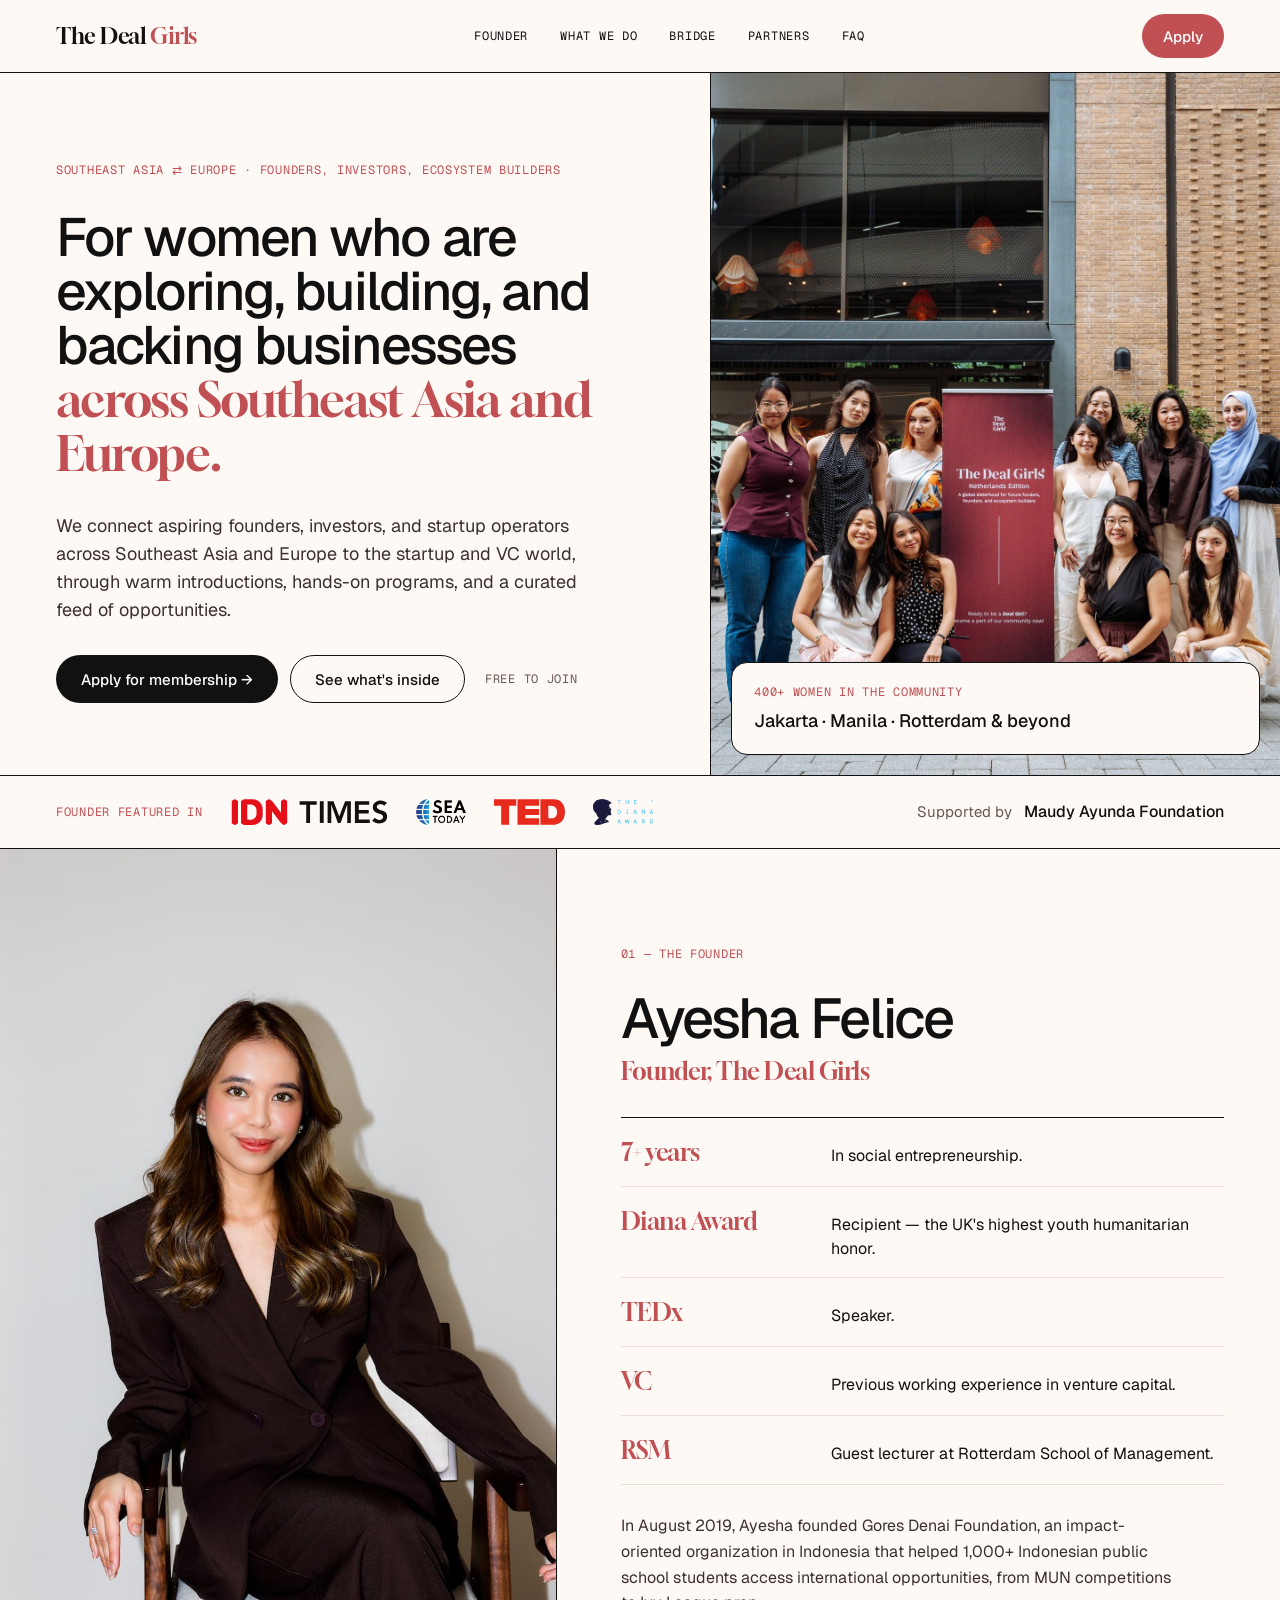
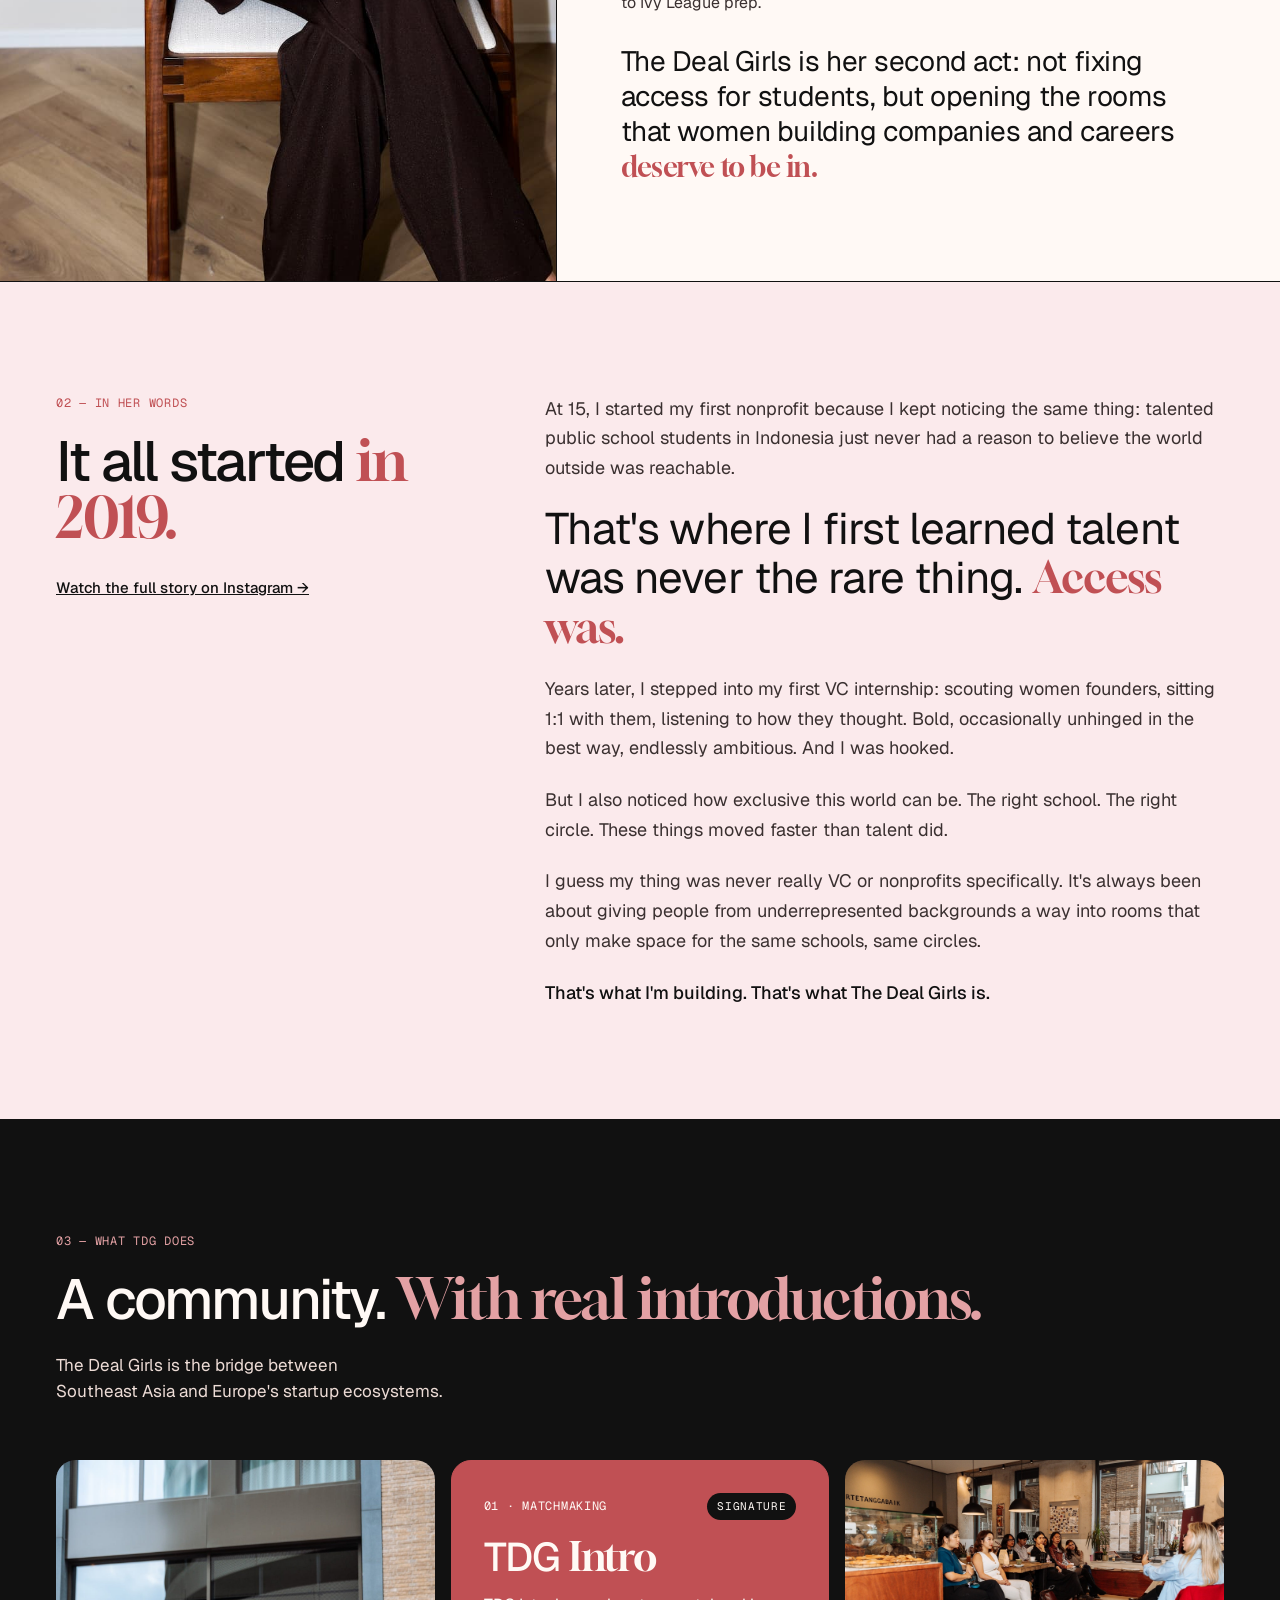
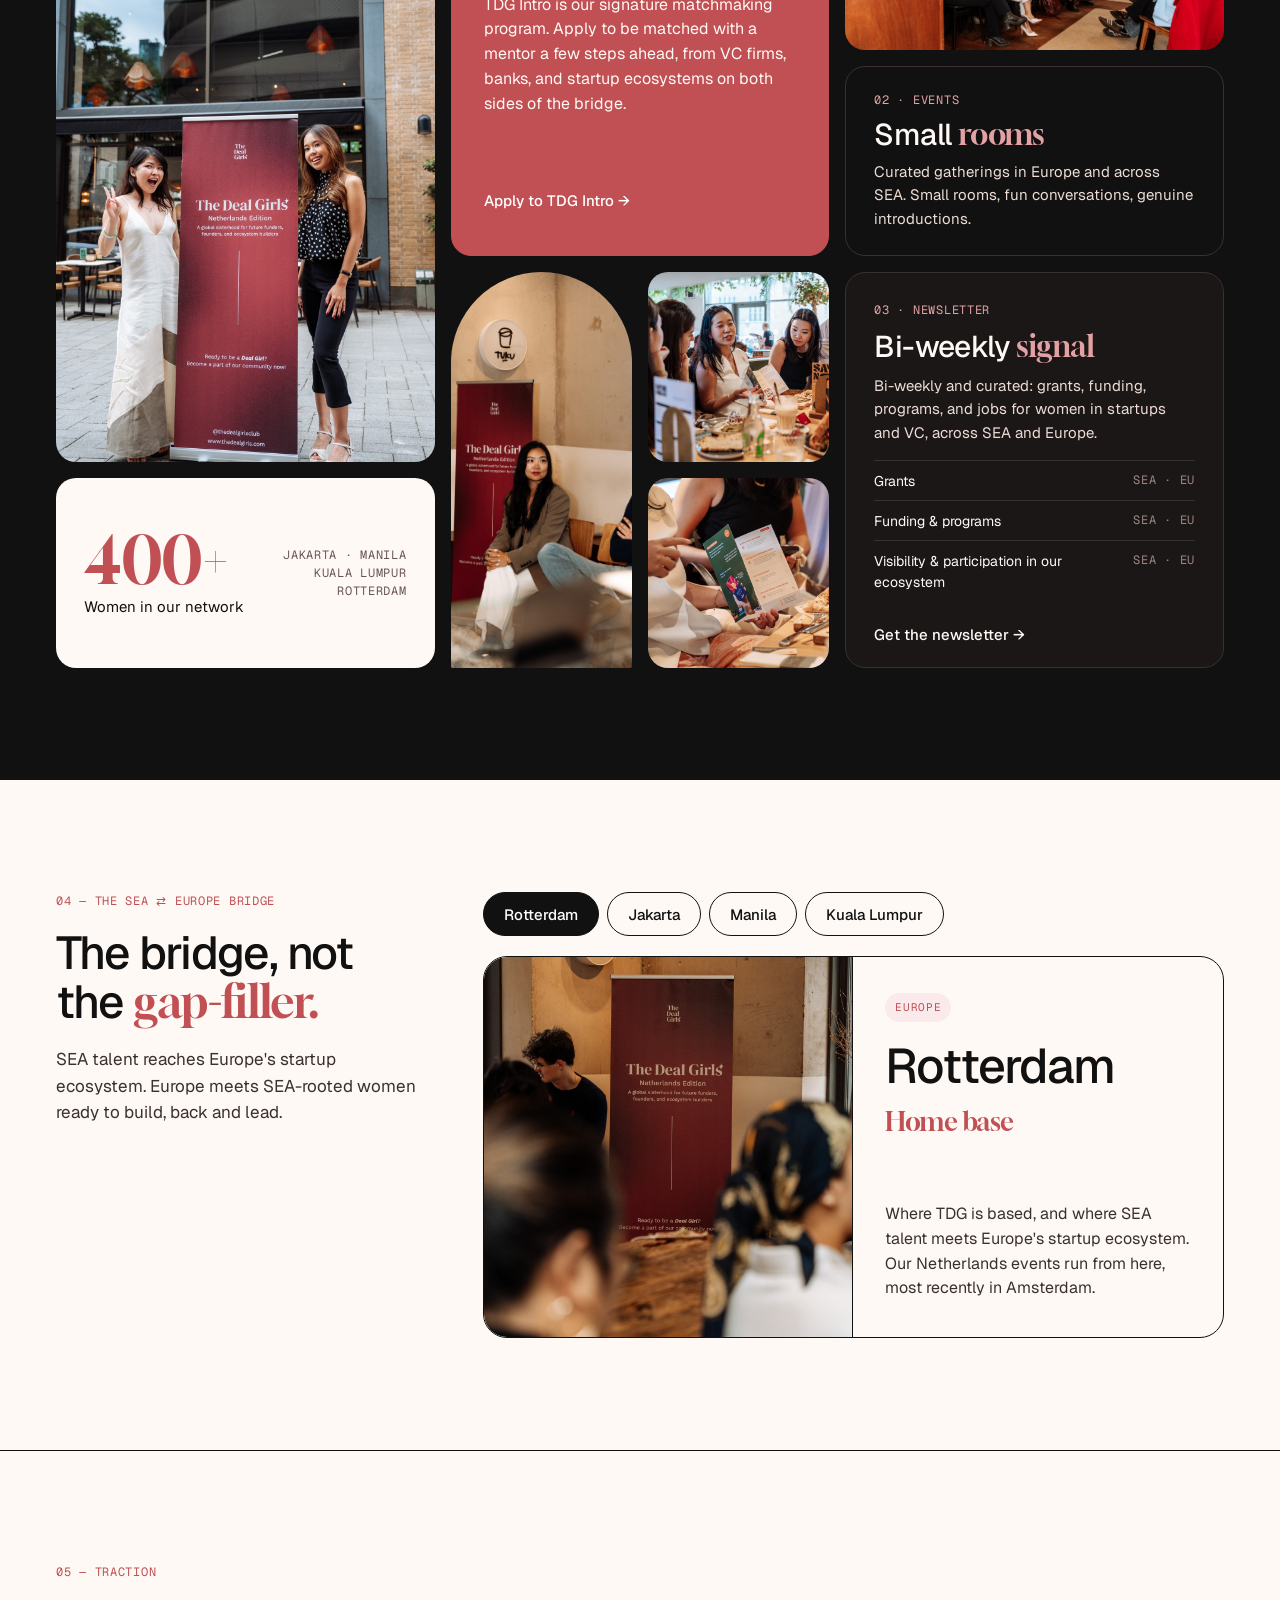
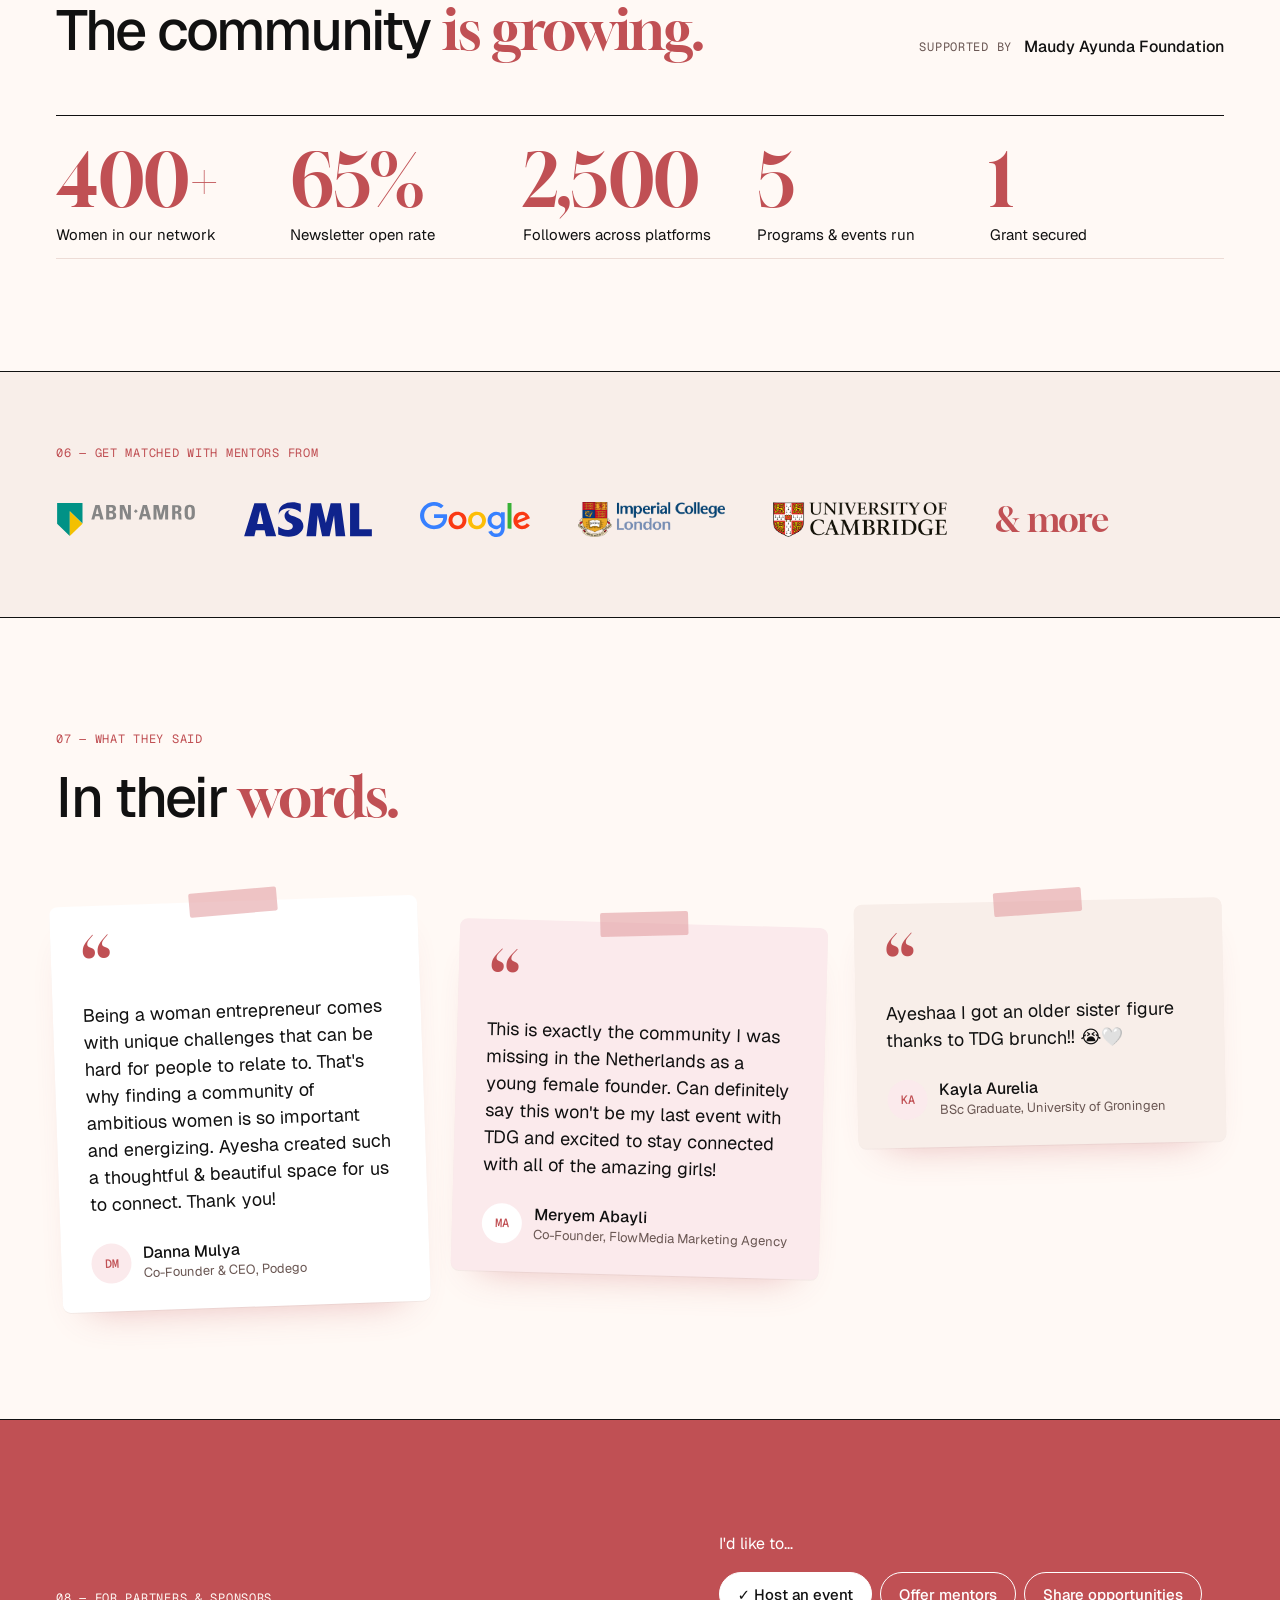
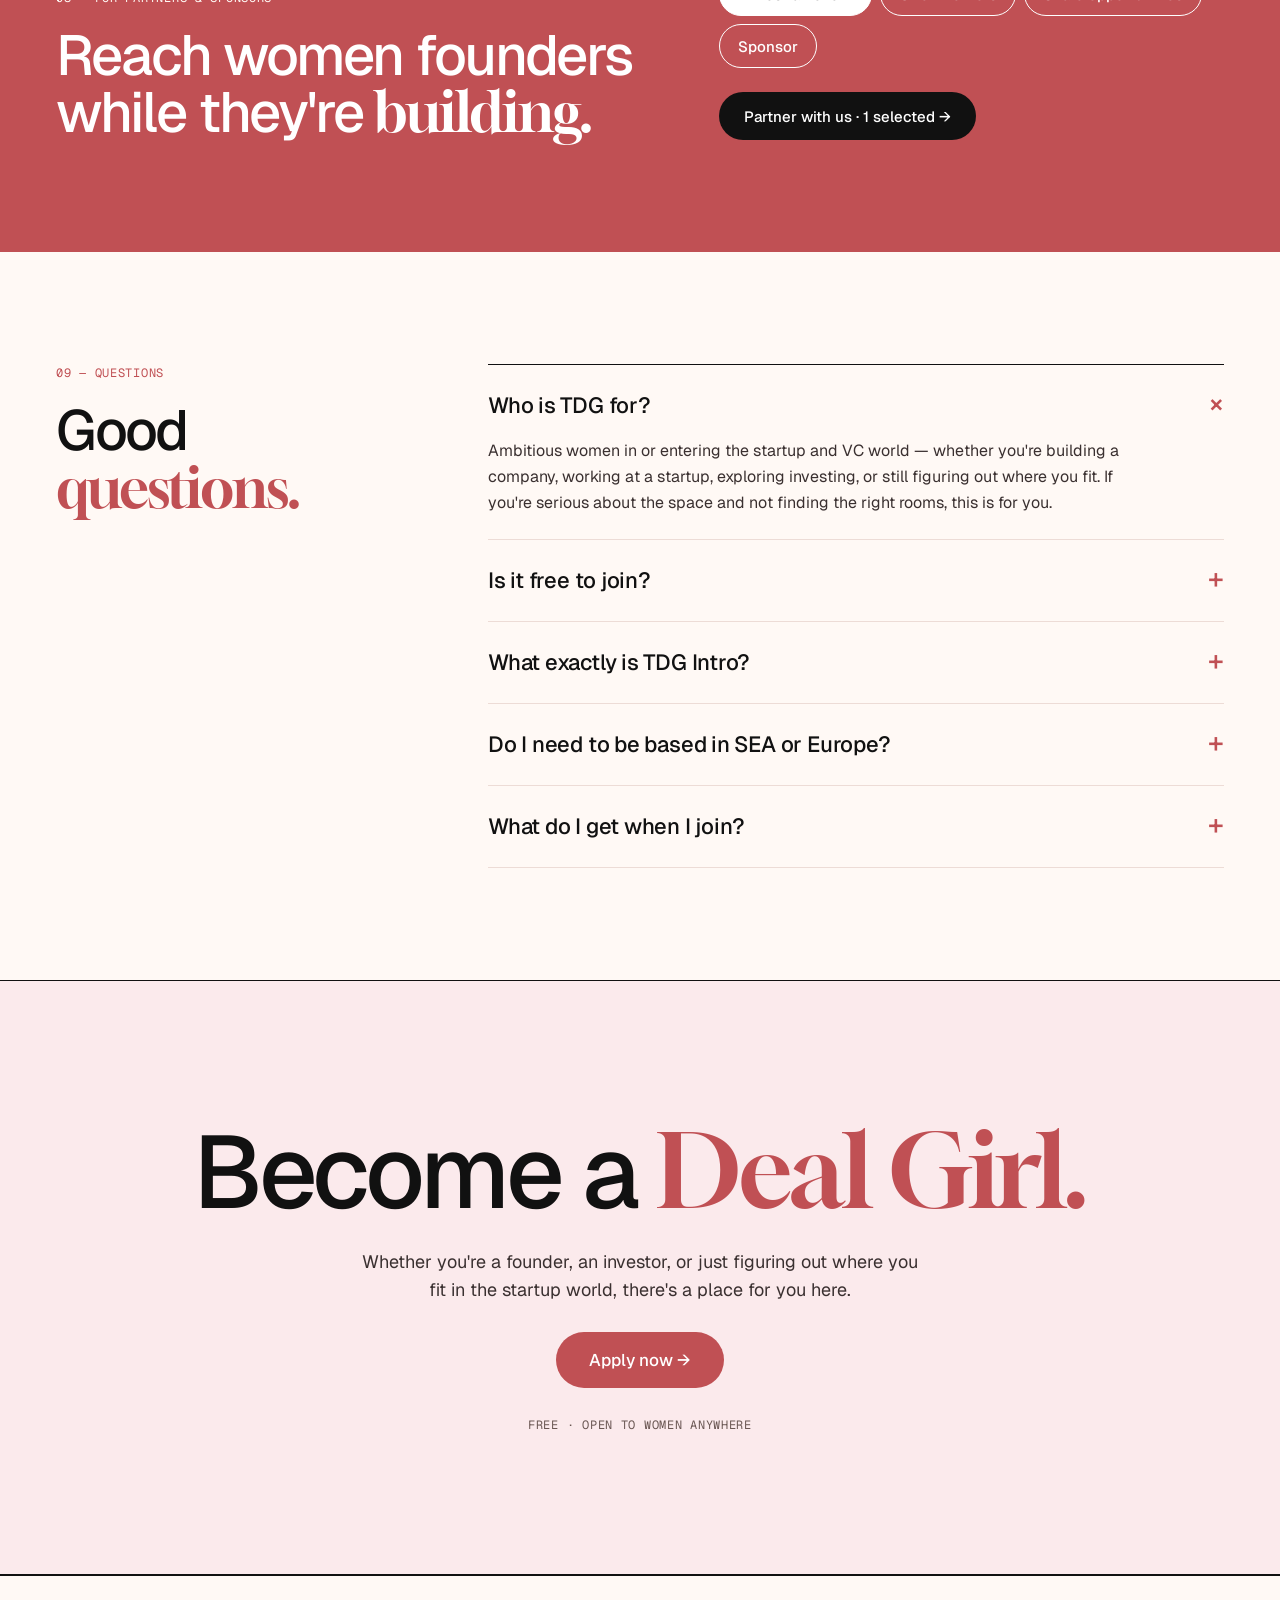
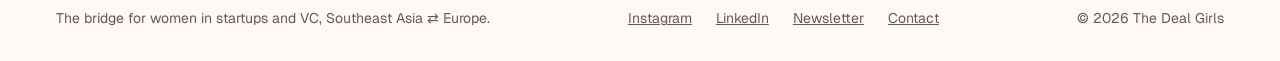
==== index.html @ bdf1ade8 "Tell Google the site name and align the homepage description - Add WebSite and Organization structur" ====
<!doctype html>
<html lang="en">
<head>
<meta charset="utf-8">
<meta name="viewport" content="width=device-width, initial-scale=1">
<title>The Deal Girls — Women in startups &amp; VC, Southeast Asia ⇄ Europe</title>
<meta name="description" content="For women exploring, building and backing businesses across Southeast Asia and Europe. Warm introductions, programs and startup opportunities. Free to join.">
<meta name="theme-color" content="#FFF9F5">
<link rel="icon" href="favicon.svg" type="image/svg+xml">
<link rel="canonical" href="https://thedealgirls.com/">
<meta property="og:type" content="website">
<meta property="og:site_name" content="The Deal Girls">
<meta property="og:url" content="https://thedealgirls.com/">
<meta property="og:title" content="The Deal Girls">
<meta property="og:description" content="For women exploring, building and backing businesses across Southeast Asia and Europe.">
<meta property="og:image" content="https://thedealgirls.com/assets/img/og-image.jpg">
<meta name="twitter:card" content="summary_large_image">
<script type="application/ld+json">
{
  "@context": "https://schema.org",
  "@graph": [
    {
      "@type": "WebSite",
      "@id": "https://thedealgirls.com/#website",
      "name": "The Deal Girls",
      "url": "https://thedealgirls.com/",
      "publisher": { "@id": "https://thedealgirls.com/#organization" }
    },
    {
      "@type": "Organization",
      "@id": "https://thedealgirls.com/#organization",
      "name": "The Deal Girls",
      "url": "https://thedealgirls.com/",
      "email": "contact.thedealgirls@gmail.com",
      "sameAs": [
        "https://www.instagram.com/thedealgirlsclub/",
        "https://www.linkedin.com/company/the-deal-girls/"
      ]
    }
  ]
}
</script>
<link rel="preconnect" href="https://fonts.googleapis.com">
<link rel="preconnect" href="https://fonts.gstatic.com" crossorigin>
<link rel="stylesheet" href="https://fonts.googleapis.com/css2?family=Geist:wght@400;500;600&family=Geist+Mono:wght@400;500&family=Gloock&display=swap">
<link rel="stylesheet" href="styles.css">
</head>
<body>
<a class="skip" href="#main">Skip to content</a>

<header class="header">
  <div class="wrap header__bar">
    <a class="logo" href="#top" aria-label="The Deal Girls, home">The Deal <span>Girls</span></a>
    <nav class="nav" aria-label="Main">
      <a class="mono" href="#founder">Founder</a>
      <a class="mono" href="#what">What we do</a>
      <a class="mono" href="#bridge">Bridge</a>
      <a class="mono" href="partners.html">Partners</a>
      <a class="mono" href="#faq">FAQ</a>
    </nav>
    <div class="header__actions">
      <a class="btn btn--coral" href="#apply" data-link="apply">Apply</a>
      <button class="menu-btn" type="button" aria-label="Open menu" aria-expanded="false" aria-controls="mobile-nav">
        <svg width="18" height="18" viewBox="0 0 24 24" fill="none" stroke="currentColor" stroke-width="2" stroke-linecap="round" aria-hidden="true"><path d="M4 8h16M4 16h16"/></svg>
      </button>
    </div>
  </div>
  <nav class="mobile-nav" id="mobile-nav" aria-label="Mobile">
    <a href="#founder">Founder</a>
    <a href="#what">What we do</a>
    <a href="#bridge">Bridge</a>
    <a href="partners.html">Partners</a>
    <a href="#faq">FAQ</a>
  </nav>
</header>

<main id="main">

<!-- 1 HERO -->
<section class="hero" id="top">
  <div class="hero__copy">
    <p class="mono label">Southeast Asia ⇄ Europe · Founders, Investors, Ecosystem Builders</p>
    <h1>For women who are exploring, building, and backing businesses <span class="accent">across Southeast Asia and Europe.</span></h1>
    <p class="hero__lead">We connect aspiring founders, investors, and startup operators across Southeast Asia and Europe to the startup and VC world, through warm introductions, hands-on programs, and a curated feed of opportunities.</p>
    <div class="hero__ctas">
      <a class="btn btn--dark" href="#apply" data-link="apply">Apply for membership →</a>
      <a class="btn btn--ghost" href="#what">See what's inside</a>
      <span class="mono hero__note">Free to join</span>
    </div>
  </div>
  <div class="photo hero__media" data-photo="hero" data-alt="The Deal Girls community" data-eager>
    <span class="photo__hint">assets/img/hero.jpg</span>
    <div class="hero__card">
      <span class="mono label">400+ women in the community</span>
      <strong>Jakarta · Manila · Rotterdam &amp; beyond</strong>
    </div>
  </div>
</section>

<!-- PRESS -->
<div class="press">
  <div class="wrap press__bar">
    <div class="press__group">
      <span class="mono label">Founder featured in</span>
      <span class="logo-slot" data-logo="idn-times"><span class="logo-slot__text">IDN Times</span></span>
      <span class="logo-slot" data-logo="sea-today"><span class="logo-slot__text">SEA Today</span></span>
      <span class="logo-slot" data-logo="ted"><span class="logo-slot__text">TED</span></span>
      <span class="logo-slot" data-logo="diana-award"><span class="logo-slot__text">The Diana Award</span></span>
    </div>
    <div class="press__support">
      <span>Supported by</span>
      <span class="logo-slot" data-logo="maudy-ayunda-foundation"><span class="logo-slot__text">Maudy Ayunda Foundation</span></span>
    </div>
  </div>
</div>

<!-- 2 FOUNDER -->
<section class="section founder" id="founder">
  <div class="photo founder__media" data-photo="founder" data-alt="Ayesha Felice, founder of The Deal Girls">
    <span class="photo__hint">assets/img/founder.jpg</span>
  </div>
  <div class="founder__copy">
    <p class="mono label">01 — The founder</p>
    <div class="founder__name">
      <h2>Ayesha Felice</h2>
      <span class="accent">Founder, The Deal Girls</span>
    </div>
    <div class="creds">
      <div class="cred"><span class="accent">7+ years</span><span>In social entrepreneurship.</span></div>
      <div class="cred"><span class="accent">Diana Award</span><span>Recipient — the UK's highest youth humanitarian honor.</span></div>
      <div class="cred"><span class="accent">TEDx</span><span>Speaker.</span></div>
      <div class="cred"><span class="accent">VC</span><span>Previous working experience in venture capital.</span></div>
      <div class="cred"><span class="accent">RSM</span><span>Guest lecturer at Rotterdam School of Management.</span></div>
    </div>
    <p class="founder__bio">In August 2019, Ayesha founded Gores Denai Foundation, an impact-oriented organization in Indonesia that helped 1,000+ Indonesian public school students access international opportunities, from MUN competitions to Ivy League prep.</p>
    <p class="founder__act">The Deal Girls is her second act: not fixing access for students, but opening the rooms that women building companies and careers <span class="accent">deserve to be in.</span></p>
  </div>
</section>

<!-- 3 STORY -->
<section class="section story">
  <div class="wrap section__inner">
    <div class="story__side">
      <p class="mono label">02 — In her words</p>
      <h2>It all started <span class="accent">in 2019.</span></h2>
      <a href="https://www.instagram.com/reel/DQuC6fZjZUK/" data-link="story">Watch the full story on Instagram →</a>
    </div>
    <div class="story__body">
      <p>At 15, I started my first nonprofit because I kept noticing the same thing: talented public school students in Indonesia just never had a reason to believe the world outside was reachable.</p>
      <p class="story__pull">That's where I first learned talent was never the rare thing. <span class="accent">Access was.</span></p>
      <p>Years later, I stepped into my first VC internship: scouting women founders, sitting 1:1 with them, listening to how they thought. Bold, occasionally unhinged in the best way, endlessly ambitious. And I was hooked.</p>
      <p>But I also noticed how exclusive this world can be. The right school. The right circle. These things moved faster than talent did.</p>
      <p>I guess my thing was never really VC or nonprofits specifically. It's always been about giving people from underrepresented backgrounds a way into rooms that only make space for the same schools, same circles.</p>
      <p class="story__end">That's what I'm building. That's what The Deal Girls is.</p>
    </div>
  </div>
</section>

<!-- 4 WHAT TDG DOES -->
<section class="section what" id="what">
  <div class="wrap section__inner">
    <div class="section__head">
      <div>
        <p class="mono label">03 — What TDG does</p>
        <h2>A community. <span class="accent">With real introductions.</span></h2>
      </div>
      <p class="section__lead">The Deal Girls is the bridge between <span class="nowrap">Southeast Asia and Europe's</span> startup ecosystems.</p>
    </div>

    <div class="bento">
      <div class="photo bento__p1" data-photo="what-1" data-alt="The Deal Girls community at an event"><span class="photo__hint">what-1.jpg</span></div>

      <article class="bento__card bento__intro">
        <div class="pillar__top"><span class="mono">01 · Matchmaking</span><span class="mono badge badge--ink">Signature</span></div>
        <h3>TDG <span class="serif">Intro</span></h3>
        <p>TDG Intro is our signature matchmaking program. Apply to be matched with a mentor a few steps ahead, from VC firms, banks, and startup ecosystems on both sides of the bridge.</p>
        <a href="#apply" data-link="apply">Apply to TDG Intro →</a>
      </article>

      <div class="photo bento__p2" data-photo="what-2" data-alt="TDG event"><span class="photo__hint">what-2.jpg</span></div>

      <article class="bento__card bento__events">
        <span class="mono label">02 · Events</span>
        <h3>Small <span class="accent">rooms</span></h3>
        <p>Curated gatherings in Europe and across SEA. Small rooms, fun conversations, genuine introductions.</p>
      </article>

      <div class="photo bento__p3" data-photo="what-3" data-alt="TDG event"><span class="photo__hint">what-3.jpg</span></div>
      <div class="photo bento__p4" data-photo="what-4" data-alt="TDG event"><span class="photo__hint">what-4.jpg</span></div>

      <article class="bento__card bento__news">
        <span class="mono label">03 · Newsletter</span>
        <h3>Bi-weekly <span class="accent">signal</span></h3>
        <p>Bi-weekly and curated: grants, funding, programs, and jobs for women in startups and VC, across SEA and Europe.</p>
        <ul class="bento__list">
          <li><span>Grants</span><span class="mono">SEA · EU</span></li>
          <li><span>Funding &amp; programs</span><span class="mono">SEA · EU</span></li>
          <li><span>Visibility &amp; participation in our ecosystem</span><span class="mono">SEA · EU</span></li>
        </ul>
        <a href="#" data-link="newsletter" data-needs="newsletter">Get the newsletter →</a>
      </article>

      <div class="photo bento__p5" data-photo="what-5" data-alt="TDG event"><span class="photo__hint">what-5.jpg</span></div>

      <div class="bento__stat">
        <div><span class="serif">400+</span><span>Women in our network</span></div>
        <span class="mono">Jakarta · Manila<br>Kuala Lumpur<br>Rotterdam</span>
      </div>
    </div>
  </div>
</section>

<!-- 5 BRIDGE -->
<section class="section bridge" id="bridge">
  <div class="wrap section__inner">
    <div class="bridge__intro">
      <p class="mono label">04 — The SEA ⇄ Europe bridge</p>
      <h2>The bridge, not the <span class="accent">gap-filler.</span></h2>
      <p class="section__lead">SEA talent reaches Europe's startup ecosystem. Europe meets SEA-rooted women ready to build, back and lead.</p>
    </div>
    <div>
      <div class="tabs" role="tablist" aria-label="Cities">
        <button class="tab" type="button" role="tab" id="tab-rtm" aria-controls="city-rtm" aria-selected="true">Rotterdam</button>
        <button class="tab" type="button" role="tab" id="tab-jkt" aria-controls="city-jkt" aria-selected="false" tabindex="-1">Jakarta</button>
        <button class="tab" type="button" role="tab" id="tab-mnl" aria-controls="city-mnl" aria-selected="false" tabindex="-1">Manila</button>
        <button class="tab" type="button" role="tab" id="tab-kul" aria-controls="city-kul" aria-selected="false" tabindex="-1">Kuala Lumpur</button>
      </div>
      <div class="city" id="city-rtm" role="tabpanel" aria-labelledby="tab-rtm">
        <div class="photo city__media" data-photo="city-rotterdam" data-alt="The Deal Girls Netherlands Edition event at TUKU Coffee De Hallen, Amsterdam"><span class="photo__hint">assets/img/city-rotterdam.jpg</span></div>
        <div class="city__info">
          <span class="mono pill">Europe</span>
          <h3>Rotterdam</h3>
          <span class="accent">Home base</span>
          <p>Where TDG is based, and where SEA talent meets Europe's startup ecosystem. Our Netherlands events run from here, most recently in Amsterdam.</p>
        </div>
      </div>
      <div class="city" id="city-jkt" role="tabpanel" aria-labelledby="tab-jkt" hidden>
        <div class="photo city__media" data-photo="city-jakarta" data-alt="Jakarta"><span class="photo__hint">assets/img/city-jakarta.jpg</span></div>
        <div class="city__info">
          <span class="mono pill">Southeast Asia</span>
          <h3>Jakarta</h3>
          <span class="accent">Where it started</span>
          <p>Where Ayesha's story began, and where SEA-rooted women in our community are building, backing and leading.</p>
        </div>
      </div>
      <div class="city" id="city-mnl" role="tabpanel" aria-labelledby="tab-mnl" hidden>
        <div class="photo city__media" data-photo="city-manila" data-alt="Manila"><span class="photo__hint">assets/img/city-manila.jpg</span></div>
        <div class="city__info">
          <span class="mono pill">Southeast Asia</span>
          <h3>Manila</h3>
          <span class="accent">Growing community</span>
          <p>Deal Girls in Manila, connected to mentors and opportunities on both sides of the bridge.</p>
        </div>
      </div>
      <div class="city" id="city-kul" role="tabpanel" aria-labelledby="tab-kul" hidden>
        <div class="photo city__media" data-photo="city-kuala-lumpur" data-alt="Kuala Lumpur"><span class="photo__hint">assets/img/city-kuala-lumpur.jpg</span></div>
        <div class="city__info">
          <span class="mono pill">Southeast Asia</span>
          <h3>Kuala Lumpur</h3>
          <span class="accent">Where the next chapter begins</span>
          <p>Where Malaysia's women founders and investors plug into the bridge between Southeast Asia and Europe.</p>
        </div>
      </div>
    </div>
  </div>
</section>

<!-- 6 TRACTION -->
<section class="section" id="traction">
  <div class="wrap section__inner">
    <div class="section__head">
      <div>
        <p class="mono label">05 — Traction</p>
        <h2>The community <span class="accent">is growing.</span></h2>
      </div>
      <div class="support-line">
        <span class="mono">Supported by</span>
        <span class="logo-slot" data-logo="maudy-ayunda-foundation"><span class="logo-slot__text">Maudy Ayunda Foundation</span></span>
      </div>
    </div>
    <div class="stats">
      <div class="stat"><span class="accent">400+</span><span>Women in our network</span></div>
      <div class="stat"><span class="accent">65%</span><span>Newsletter open rate</span></div>
      <div class="stat"><span class="accent">2,500</span><span>Followers across platforms</span></div>
      <div class="stat"><span class="accent">5</span><span>Programs &amp; events run</span></div>
      <div class="stat"><span class="accent">1</span><span>Grant secured</span></div>
    </div>
  </div>
</section>

<!-- 7 MENTORS -->
<section class="section mentors">
  <div class="wrap section__inner">
    <p class="mono label">06 — Get matched with mentors from</p>
    <div class="mentors__row">
      <span class="logo-slot" data-logo="abn-amro"><span class="logo-slot__text">ABN AMRO</span></span>
      <span class="logo-slot" data-logo="asml"><span class="logo-slot__text">ASML</span></span>
      <span class="logo-slot" data-logo="google"><span class="logo-slot__text">Google</span></span>
      <span class="logo-slot" data-logo="imperial-college-london"><span class="logo-slot__text">Imperial College London</span></span>
      <span class="logo-slot" data-logo="cambridge-university"><span class="logo-slot__text">Cambridge University</span></span>
      <span class="accent mentors__more">&amp; more</span>
    </div>
  </div>
</section>

<!-- 8 TESTIMONIALS (hidden until added in config.js) -->
<section class="section" id="testimonials" hidden>
  <div class="wrap section__inner">
    <div class="section__head">
      <div>
        <p class="mono label">07 — What they said</p>
        <h2>In their <span class="accent">words.</span></h2>
      </div>
    </div>
    <div class="quotes" id="quotes"></div>
  </div>
</section>

<!-- 9 PARTNERS -->
<section class="section partners" id="partners">
  <div class="wrap section__inner">
    <div class="partners__title">
      <p class="mono label">08 — For partners &amp; sponsors</p>
      <h2>Reach women founders while they're <span class="accent">building.</span></h2>
    </div>
    <div class="partners__form">
      <span id="partner-label">I'd like to…</span>
      <div class="chips" role="group" aria-labelledby="partner-label">
        <button class="chip" type="button" aria-pressed="true">Host an event</button>
        <button class="chip" type="button" aria-pressed="false">Offer mentors</button>
        <button class="chip" type="button" aria-pressed="false">Share opportunities</button>
        <button class="chip" type="button" aria-pressed="false">Sponsor</button>
      </div>
      <a class="btn btn--dark" id="partner-btn" href="#contact">Partner with us →</a>
    </div>
  </div>
</section>

<!-- 10 FAQ -->
<section class="section faq" id="faq">
  <div class="wrap section__inner">
    <div class="faq__head">
      <p class="mono label">09 — Questions</p>
      <h2>Good <span class="accent">questions.</span></h2>
    </div>
    <div class="faq__list">
      <details open>
        <summary>Who is TDG for?<span class="plus" aria-hidden="true">+</span></summary>
        <p>Ambitious women in or entering the startup and VC world — whether you're building a company, working at a startup, exploring investing, or still figuring out where you fit. If you're serious about the space and not finding the right rooms, this is for you.</p>
      </details>
      <details>
        <summary>Is it free to join?<span class="plus" aria-hidden="true">+</span></summary>
        <p>Yes, TDG membership is completely free. We're focused on building real proof before we charge anything.</p>
      </details>
      <details>
        <summary>What exactly is TDG Intro?<span class="plus" aria-hidden="true">+</span></summary>
        <p>Our flagship mentorship matchmaking program. You apply, tell us where you are and where you want to go, and we match you with a mentor a few steps ahead, from VC firms, banks, and startup ecosystems across SEA and Europe. Less like a course, more like being introduced to the right person at the right time.</p>
      </details>
      <details>
        <summary>Do I need to be based in SEA or Europe?<span class="plus" aria-hidden="true">+</span></summary>
        <p>Not at all! The Deal Girls is open to women wherever they are. For now our regional focus is SEA ⇄ Europe. We have women in Jakarta, Manila, Rotterdam, and beyond.</p>
      </details>
      <details>
        <summary>What do I get when I join?<span class="plus" aria-hidden="true">+</span></summary>
        <p>Three things: a curated match through TDG Intro, in-person events across the Netherlands and Southeast Asia, and a bi-weekly newsletter with curated opportunities — grants, funding, jobs, and programs for women in startups and VC. No noise, no generic content. Just the people and opportunities worth your time.</p>
      </details>
    </div>
  </div>
</section>

<!-- 11 CLOSING -->
<section class="section closing" id="apply">
  <div class="wrap section__inner">
    <h2>Become a <span class="accent">Deal Girl.</span></h2>
    <p>Whether you're a founder, an investor, or just figuring out where you fit in the startup world, there's a place for you here.</p>
    <a class="btn btn--coral btn--lg" href="#apply" data-link="apply">Apply now →</a>
    <span class="mono">Free · Open to women anywhere</span>
  </div>
</section>

</main>

<footer class="footer" id="contact">
  <div class="wrap footer__bar">
    <span>The bridge for women in startups and VC, Southeast Asia ⇄ Europe.</span>
    <nav aria-label="Footer">
      <a href="https://www.instagram.com/" data-link="instagram">Instagram</a>
      <a href="https://www.linkedin.com/" data-link="linkedin">LinkedIn</a>
      <a href="#" data-link="newsletter" data-needs="newsletter">Newsletter</a>
      <a href="#contact" data-link="contact">Contact</a>
    </nav>
    <span>© <span id="year">2026</span> The Deal Girls</span>
  </div>
</footer>

<script src="config.js"></script>
<script src="main.js"></script>
</body>
</html>
---- styles.css ----
/* The Deal Girls — site styles */
:root{
  --ink:#111111;
  --coral:#C05054;
  --coral-soft:#E3A1A4;
  --cream:#FFF9F5;
  --blush:#FBEAEC;
  --sand:#F8EEE9;
  --line:#EDDCD6;
  --body:#3A3030;
  --muted:#6A5753;
  --faint:#9C8782;
  --wrap:1280px;
  --gutter:56px;
  --sans:'Geist',system-ui,-apple-system,sans-serif;
  --mono:'Geist Mono',ui-monospace,monospace;
  --serif:'Gloock',Georgia,serif;
}
*{box-sizing:border-box}
html{scroll-behavior:smooth;-webkit-text-size-adjust:100%}
body{margin:0;background:var(--cream);color:var(--ink);font-family:var(--sans);font-size:16px;line-height:1.5;-webkit-font-smoothing:antialiased}
img{max-width:100%;display:block}
a{color:inherit}
h1,h2,h3,p,figure,blockquote{margin:0}
::selection{background:var(--coral);color:#fff}
.partners ::selection{background:var(--ink);color:var(--cream)}

.wrap{max-width:var(--wrap);margin:0 auto;padding:0 var(--gutter)}
.mono{font-family:var(--mono);font-size:12px;letter-spacing:.06em;text-transform:uppercase}
.accent{font-family:var(--serif);font-weight:400;letter-spacing:-.02em;color:var(--coral)}
.label{color:var(--coral)}
.skip{position:absolute;left:-9999px;top:8px;background:var(--ink);color:#fff;padding:10px 16px;border-radius:999px;z-index:100}
.skip:focus{left:16px}
:focus-visible{outline:2px solid var(--coral);outline-offset:3px}

/* Buttons */
.btn{display:inline-flex;align-items:center;justify-content:center;gap:8px;min-height:48px;padding:0 24px;border-radius:999px;font:500 15px var(--sans);text-decoration:none;border:1px solid transparent;cursor:pointer;transition:transform .15s ease,background .15s ease,color .15s ease}
.btn:hover{transform:translateY(-1px)}
.btn--dark{background:var(--ink);color:#fff}
.btn--coral{background:var(--coral);color:#fff}
.btn--coral:hover{background:#A8454A}
.btn--ghost{border-color:var(--ink);color:var(--ink);background:transparent}
.btn--ghost:hover{background:var(--ink);color:#fff}
.btn--lg{min-height:56px;padding:0 32px;font-size:17px}

/* Photo slots: hatched placeholder until an image file exists */
.photo{position:relative;overflow:hidden;background-color:var(--sand);background-image:repeating-linear-gradient(135deg,rgba(192,80,84,.07) 0 1px,transparent 1px 14px)}
.photo > img{position:absolute;inset:0;width:100%;height:100%;object-fit:cover}
.photo__hint{position:absolute;left:16px;top:16px;font-family:var(--mono);font-size:12px;color:var(--faint)}
.photo.has-img .photo__hint{display:none}

/* Header */
.header{position:sticky;top:0;z-index:50;background:var(--cream);border-bottom:1px solid var(--ink)}
.header__bar{display:flex;align-items:center;justify-content:space-between;gap:24px;min-height:72px}
.logo{font-family:var(--serif);font-size:22px;letter-spacing:-.02em;text-decoration:none;color:var(--ink)}
.logo span{color:var(--coral)}
.nav{display:flex;gap:32px}
.nav a{text-decoration:none}
.nav a:hover{color:var(--coral)}
.header__actions{display:flex;align-items:center;gap:8px}
.header .btn{min-height:44px;padding:0 20px}
.menu-btn{display:none;width:44px;height:44px;border:1px solid var(--ink);border-radius:999px;background:transparent;color:var(--ink);align-items:center;justify-content:center;cursor:pointer}
.mobile-nav{display:none;flex-direction:column;border-top:1px solid var(--line);padding:8px 20px 20px}
.mobile-nav a{padding:14px 0;border-bottom:1px solid var(--line);text-decoration:none;font-size:18px}
.header.open .mobile-nav{display:flex}

/* Hero */
.hero{display:grid;grid-template-columns:minmax(0,1.25fr) minmax(0,1fr);border-bottom:1px solid var(--ink)}
.hero__copy{padding:88px 56px 72px max(var(--gutter),calc((100vw - var(--wrap))/2 + var(--gutter)));display:flex;flex-direction:column;gap:32px;border-right:1px solid var(--ink)}
.hero h1{font-weight:500;font-size:clamp(34px,4.2vw,64px);line-height:1;letter-spacing:-.035em}
.hero h1 .accent{font-size:.9em}
.hero__lead{max-width:540px;font-size:18px;line-height:1.55;color:var(--body)}
.hero__ctas{display:flex;gap:12px;flex-wrap:wrap;align-items:center}
.hero__note{color:var(--muted);margin-left:8px}
.hero__media{min-height:560px}
.hero__card{position:absolute;left:20px;right:20px;bottom:20px;background:var(--cream);border:1px solid var(--ink);border-radius:16px;padding:20px 22px;display:flex;flex-direction:column;gap:6px;z-index:1}
.hero__card strong{font-size:18px;font-weight:500}

/* Press strip */
.press{border-bottom:1px solid var(--ink)}
.press__bar{display:flex;align-items:center;justify-content:space-between;gap:16px 24px;flex-wrap:wrap;min-height:72px;padding-top:12px;padding-bottom:12px}
.press__group{display:flex;align-items:center;gap:12px 28px;flex-wrap:wrap}
.press__support{display:flex;align-items:center;gap:12px;color:var(--muted);font-size:15px}

/* Logo slots: text until a logo file exists */
.logo-slot{display:inline-flex;align-items:center;font-weight:500;font-size:16px;color:var(--ink)}
.logo-slot img{height:26px;width:auto;max-width:180px;object-fit:contain}
.logo-slot.has-img .logo-slot__text{position:absolute;width:1px;height:1px;overflow:hidden;clip:rect(0 0 0 0)}
.mentors .logo-slot{font-size:34px;letter-spacing:-.02em}
.mentors .logo-slot img{height:36px;max-width:220px}

/* Section basics */
.section{border-bottom:1px solid var(--ink)}
.section__inner{padding-top:112px;padding-bottom:112px}
.section h2{font-weight:500;font-size:clamp(38px,4.4vw,64px);line-height:1;letter-spacing:-.035em}
.section__head{display:flex;flex-wrap:wrap;gap:24px 32px;justify-content:space-between;align-items:flex-end;margin-bottom:56px}
.section__head > div:first-child{display:flex;flex-direction:column;gap:20px}
.section__lead{max-width:420px;font-size:17px;line-height:1.55;color:var(--body)}

/* Founder */
.founder{display:grid;grid-template-columns:minmax(0,1fr) minmax(0,1.3fr)}
.founder__media{min-height:640px;border-right:1px solid var(--ink)}
.founder__copy{padding:96px max(var(--gutter),calc((100vw - var(--wrap))/2 + var(--gutter))) 96px 64px;display:flex;flex-direction:column;gap:28px}
.founder__name{display:flex;flex-direction:column;gap:6px}
.founder__name h2{font-size:56px}
.founder__name .accent{font-size:24px}
.creds{border-top:1px solid var(--ink)}
.cred{display:grid;grid-template-columns:190px minmax(0,1fr);gap:20px;align-items:baseline;padding:16px 0;border-bottom:1px solid var(--line)}
.cred .accent{font-size:24px}
.founder__bio{font-size:16px;line-height:1.6;color:var(--body);max-width:560px}
.founder__act{font-size:28px;line-height:1.25;letter-spacing:-.015em;max-width:600px}

/* Story */
.story{background:var(--blush)}
.story .section__inner{display:grid;grid-template-columns:minmax(0,1fr) minmax(0,1.6fr);gap:64px}
.story__side{display:flex;flex-direction:column;gap:20px;align-items:flex-start}
.story__side a{font-weight:500;font-size:15px;min-height:44px;display:inline-flex;align-items:center}
.story__side a:hover{color:var(--coral)}
.story__body{display:flex;flex-direction:column;gap:22px;font-size:18px;line-height:1.65;color:var(--body);max-width:680px}
.story__pull{font-size:44px;line-height:1.1;letter-spacing:-.02em;color:var(--ink)}
.story__end{color:var(--ink);font-weight:500}

/* What TDG does */
.what{background:var(--ink);color:var(--cream);border-bottom:0}
.what .label,.what .accent{color:var(--coral-soft)}
.what .section__lead{color:var(--line)}
.pillars{display:grid;grid-template-columns:repeat(3,minmax(0,1fr));gap:16px}
.pillar{border:1px solid var(--body);border-radius:20px;padding:32px;display:flex;flex-direction:column;gap:20px}
.pillar--main{background:#1B1717}
.pillar__top{display:flex;justify-content:space-between;align-items:center;gap:12px}
.badge{background:var(--coral);color:#fff;padding:5px 10px;border-radius:999px;font-size:11px}
.pillar h3{font-weight:500;font-size:32px;letter-spacing:-.02em}
.pillar p{font-size:16px;line-height:1.55;color:var(--line)}
.pillar a{margin-top:auto;font-weight:500;font-size:15px;min-height:44px;display:inline-flex;align-items:center;text-decoration:none;color:var(--cream)}
.pillar a:hover{color:var(--coral-soft)}

/* Bridge */
.bridge .section__inner{display:grid;grid-template-columns:minmax(0,1fr) minmax(0,2fr);gap:56px;align-items:start}
.bridge__intro{display:flex;flex-direction:column;gap:20px;max-width:400px}
.bridge__intro h2{font-size:clamp(36px,3.6vw,52px);line-height:1.02}
.tabs{display:flex;gap:8px;flex-wrap:wrap;margin-bottom:20px}
.tab{min-height:44px;padding:0 20px;border-radius:999px;border:1px solid var(--ink);background:transparent;color:var(--ink);font:500 15px var(--sans);cursor:pointer}
.tab[aria-selected="true"]{background:var(--ink);color:#fff}
.city{display:grid;grid-template-columns:minmax(0,1fr) minmax(0,1fr);border:1px solid var(--ink);border-radius:24px;overflow:hidden}
.city[hidden]{display:none}
.city__media{min-height:380px;border-right:1px solid var(--ink)}
.city__info{padding:36px 32px;display:flex;flex-direction:column;gap:12px}
.pill{align-self:flex-start;background:var(--blush);color:var(--coral);padding:6px 10px;border-radius:999px;font-size:11px}
.city__info h3{margin-top:8px;font-weight:500;font-size:clamp(40px,3.8vw,58px);overflow-wrap:anywhere;line-height:1;letter-spacing:-.035em}
.city__info .accent{font-size:26px}
.city__info p{margin-top:auto;padding-top:32px;font-size:16px;line-height:1.55;color:var(--body)}

/* Traction */
.stats{display:grid;grid-template-columns:repeat(5,minmax(0,1fr));border-top:1px solid var(--ink)}
.stat{padding:28px 24px 12px 0;display:flex;flex-direction:column;gap:8px;border-bottom:1px solid var(--line)}
.stat .accent{font-size:72px;line-height:1}
.stat span:last-child{font-size:15px}
.support-line{display:flex;align-items:center;gap:12px;color:var(--muted)}

/* Mentors */
.mentors{background:var(--sand)}
.mentors .section__inner{padding-top:72px;padding-bottom:72px;display:flex;flex-direction:column;gap:32px}
.mentors__row{display:flex;flex-wrap:wrap;gap:16px 48px;align-items:center}
.mentors__more{font-size:34px}

/* Testimonials */
/* Pinned notes: tilted cards with a tape strip, colours and tilt cycle every 3 quotes */
.quotes{display:grid;grid-template-columns:repeat(3,minmax(0,1fr));gap:32px;align-items:start;padding-top:20px}
.quote{position:relative;padding:44px 30px 28px;border-radius:8px;display:flex;flex-direction:column;gap:26px;background:#fff;box-shadow:0 22px 40px -28px rgba(192,80,84,.45),0 1px 0 rgba(17,17,17,.04);transform:rotate(-2deg);transition:transform .35s cubic-bezier(.2,.8,.2,1)}
.quote::before{content:"";position:absolute;top:-11px;left:50%;width:88px;height:24px;background:rgba(227,161,164,.6);border-radius:2px;transform:translateX(-50%) rotate(-3deg)}
.quote:nth-child(3n+2){background:var(--blush);transform:rotate(1.6deg) translateY(22px)}
.quote:nth-child(3n){background:var(--sand);transform:rotate(-1.2deg)}
.quote:hover{transform:rotate(0) translateY(-4px)}
.quote__mark{font-family:var(--serif);font-size:76px;line-height:.5;height:26px;color:var(--coral)}
.quote blockquote{font-size:18px;line-height:1.5;color:var(--ink)}
.quote figcaption{display:flex;align-items:center;gap:12px}
.quote .photo{width:40px;height:40px;border-radius:999px;flex:none;background:var(--blush);display:grid;place-items:center}
.quote:nth-child(3n+2) .photo{background:#fff}
.quote__initials{font-family:var(--mono);font-size:12px;font-weight:500;color:var(--coral)}
.quote b{font-weight:500;display:block;line-height:1.3}
.quote small{font-size:13px;color:var(--muted);line-height:1.35;display:block}
@media (max-width:900px){
  .quotes{grid-template-columns:minmax(0,1fr);gap:28px;max-width:560px}
  .quote,.quote:nth-child(3n){transform:rotate(-1deg)}
  .quote:nth-child(3n+2){transform:rotate(1deg)}
}
@media (prefers-reduced-motion:reduce){.quote{transition:none}}

/* Partners */
.partners{background:var(--coral);color:#fff;border-bottom:0}
.partners .section__inner{display:grid;grid-template-columns:minmax(0,1.2fr) minmax(0,1fr);gap:56px;align-items:end}
.partners .label{color:var(--cream)}
.partners__title{display:flex;flex-direction:column;gap:20px}
.partners .accent{color:#fff}
.partners__form{display:flex;flex-direction:column;gap:16px}
.chips{display:flex;flex-wrap:wrap;gap:8px}
.chip{min-height:44px;padding:0 18px;border-radius:999px;border:1px solid #fff;background:transparent;color:#fff;font:500 15px var(--sans);cursor:pointer}
.chip[aria-pressed="true"]{background:#fff;color:var(--ink)}
.chip[aria-pressed="true"]::before{content:"✓ "}
.partners .btn{align-self:flex-start;margin-top:8px}

/* FAQ */
.faq .section__inner{display:grid;grid-template-columns:minmax(0,1fr) minmax(0,2fr);gap:64px}
.faq__head{display:flex;flex-direction:column;gap:20px}
.faq__list{border-top:1px solid var(--ink)}
.faq details{border-bottom:1px solid var(--line);padding:24px 0}
.faq summary{list-style:none;cursor:pointer;display:flex;justify-content:space-between;gap:24px;font-size:22px;font-weight:500;letter-spacing:-.01em}
.faq summary::-webkit-details-marker{display:none}
.faq summary:hover{color:var(--coral)}
.faq .plus{color:var(--coral);font-size:28px;line-height:1;transition:transform .2s ease;flex:none}
.faq details[open] .plus{transform:rotate(45deg)}
.faq details p{margin-top:16px;font-size:16px;line-height:1.6;color:var(--body);max-width:640px}

/* Closing */
.closing{background:var(--blush)}
.closing .section__inner{padding-top:140px;padding-bottom:140px;display:flex;flex-direction:column;align-items:center;text-align:center;gap:28px}
.closing h2{font-size:clamp(52px,8vw,128px);line-height:.95;letter-spacing:-.04em}
.closing p{max-width:560px;font-size:18px;line-height:1.55;color:var(--body)}
.closing .mono{color:var(--muted)}

/* Footer */
.footer{border-top:1px solid var(--ink)}
.footer__bar{display:flex;flex-wrap:wrap;gap:20px;justify-content:space-between;align-items:center;padding-top:32px;padding-bottom:32px;font-size:14px;color:var(--muted)}
.footer nav{display:flex;gap:24px;flex-wrap:wrap}
.footer a:hover{color:var(--coral)}

/* ---------- Tablet ---------- */
@media (max-width:1100px){
  .nav{display:none}
  .menu-btn{display:inline-flex}
  .stats{grid-template-columns:repeat(3,minmax(0,1fr))}
  .pillars{grid-template-columns:minmax(0,1fr)}
  .bridge .section__inner,.partners .section__inner{grid-template-columns:minmax(0,1fr)}
}
/* ---------- Mobile ---------- */
@media (max-width:800px){
  :root{--gutter:20px}
  .header__bar{min-height:64px}
  .hero,.founder,.story .section__inner,.faq .section__inner{grid-template-columns:minmax(0,1fr)}
  .hero__copy{padding:40px 20px 32px;border-right:0;gap:22px}
  .hero__lead{font-size:16px}
  .hero__ctas{flex-direction:column;align-items:stretch}
  .hero__note{margin:0;text-align:center}
  .hero__media{min-height:420px;border-top:1px solid var(--ink)}
  .founder__media{min-height:400px;border-right:0;border-bottom:1px solid var(--ink)}
  .founder__copy{padding:40px 20px 48px;gap:22px}
  .founder__name h2{font-size:40px}
  .cred{grid-template-columns:minmax(0,1fr);gap:2px;padding:14px 0}
  .founder__act{font-size:22px}
  .section__inner{padding-top:64px;padding-bottom:64px}
  .section__head{margin-bottom:32px}
  .story .section__inner{gap:20px}
  .story__body{font-size:16px}
  .story__pull{font-size:30px}
  .pillar{padding:24px}
  .pillar h3{font-size:28px}
  .city{grid-template-columns:minmax(0,1fr)}
  .city__media{min-height:240px;border-right:0;border-bottom:1px solid var(--ink)}
  .city__info{padding:24px 20px 28px}
  .city__info h3{font-size:44px}
  .city__info p{margin-top:0;padding-top:8px}
  .stats{grid-template-columns:repeat(2,minmax(0,1fr))}
  .stat:first-child{grid-column:span 2}
  .stat .accent{font-size:50px}
  .stat:first-child .accent{font-size:72px}
  .mentors .section__inner{padding-top:48px;padding-bottom:48px}
  .mentors__row{gap:12px 24px}
  .mentors .logo-slot,.mentors__more{font-size:24px}
  .mentors .logo-slot img{height:28px}
  .quote{padding:40px 24px 24px}
  .partners .btn{align-self:stretch}
  .faq .section__inner{gap:24px}
  .faq summary{font-size:18px}
  .closing .section__inner{padding-top:80px;padding-bottom:80px}
  .closing .btn{width:100%}
  .footer__bar{flex-direction:column;align-items:flex-start}
}
@media (prefers-reduced-motion:reduce){html{scroll-behavior:auto}.btn,.faq .plus{transition:none}}


/* ===== Section 03 — Bento mosaic ===== */
.what .photo{background-color:#241E1E;background-image:repeating-linear-gradient(135deg,rgba(227,161,164,.09) 0 1px,transparent 1px 14px)}
.what .photo__hint{color:var(--faint)}
.bento{display:grid;grid-template-columns:repeat(12,minmax(0,1fr));grid-template-rows:repeat(4,190px);gap:16px}
.bento > *{border-radius:20px;min-width:0}
.bento__p1{grid-column:1/5;grid-row:1/4}
.bento__intro{grid-column:5/9;grid-row:1/3}
.bento__p2{grid-column:9/13;grid-row:1/2}
.bento__events{grid-column:9/13;grid-row:2/3}
.bento__p3{grid-column:5/7;grid-row:3/5;border-radius:999px 999px 20px 20px}
.bento__p3 .photo__hint{top:auto;bottom:16px}
.bento__p4{grid-column:7/9;grid-row:3/4}
.bento__news{grid-column:9/13;grid-row:3/5}
.bento__p5{grid-column:7/9;grid-row:4/5}
.bento__stat{grid-column:1/5;grid-row:4/5}

.bento__card{padding:28px;display:flex;flex-direction:column;gap:12px;border:1px solid var(--body)}
.bento__card h3{font-weight:500;font-size:30px;letter-spacing:-.02em;line-height:1}
.bento__card p{font-size:15px;line-height:1.55;color:var(--line)}
.bento__card a{margin-top:auto;font-weight:500;font-size:15px;min-height:44px;display:inline-flex;align-items:center;text-decoration:none;color:var(--cream)}
.bento__card a:hover{color:var(--coral-soft)}
.nowrap{white-space:nowrap}
.serif{font-family:var(--serif);font-weight:400;letter-spacing:-.02em}

.bento__intro{background:var(--coral);border-color:var(--coral);padding:32px;gap:16px}
.bento__intro .mono{color:var(--cream)}
.bento__intro h3{font-size:40px}
.bento__intro p{font-size:16px;color:var(--cream)}
.bento__intro a{color:#fff}
.bento__intro a:hover{color:var(--ink)}
.badge--ink{background:var(--ink);color:#fff}
.bento__intro ::selection{background:var(--ink);color:var(--cream)}

.bento__events{padding:24px 28px;gap:10px}
.bento__news{background:#1B1717}
.bento__list{list-style:none;margin:4px 0 0;padding:0;display:flex;flex-direction:column;gap:8px}
.bento__list li{display:flex;justify-content:space-between;gap:12px;border-top:1px solid var(--body);padding-top:10px;font-size:14px}
.bento__list .mono{color:var(--faint);white-space:nowrap;flex:none}
.bento__news a{margin-top:8px}

.bento__stat{background:var(--cream);color:var(--ink);padding:24px 28px;display:flex;align-items:center;justify-content:space-between;gap:16px}
.bento__stat > div{display:flex;flex-direction:column;gap:4px}
.bento__stat .serif{font-size:64px;line-height:1;color:var(--coral)}
.bento__stat > div span:last-child{font-size:15px}
.bento__stat .mono{color:var(--muted);text-align:right}

/* Tablet: 6-column mosaic */
@media (max-width:1100px){
  .bento{grid-template-columns:repeat(6,minmax(0,1fr));grid-template-rows:none;grid-auto-rows:minmax(180px,auto)}
  .bento__p1{grid-column:1/4;grid-row:span 2}
  .bento__intro{grid-column:4/7;grid-row:span 2}
  .bento__p2{grid-column:1/4;grid-row:auto}
  .bento__events{grid-column:4/7;grid-row:auto}
  .bento__p3{grid-column:1/3;grid-row:span 2}
  .bento__news{grid-column:3/7;grid-row:span 2}
  .bento__p4{grid-column:1/4;grid-row:auto}
  .bento__p5{grid-column:4/7;grid-row:auto}
  .bento__stat{grid-column:1/7;grid-row:auto}
  .bento__p1{order:1}.bento__intro{order:2}.bento__p2{order:3}.bento__events{order:4}
  .bento__p3{order:5}.bento__news{order:6}.bento__p4{order:7}.bento__p5{order:8}.bento__stat{order:9}
}
/* Mobile: two-column stack, photos in pairs */
@media (max-width:640px){
  .bento{grid-template-columns:repeat(2,minmax(0,1fr));grid-auto-rows:auto;gap:12px}
  .bento > *{grid-column:auto;grid-row:auto}
  .bento__p1{grid-column:1/3;height:320px}
  .bento__intro,.bento__events,.bento__news,.bento__stat{grid-column:1/3}
  .bento__p2,.bento__p4,.bento__p5{height:180px}
  .bento__p3{height:180px;border-radius:20px}
  .bento__p1{order:1}.bento__intro{order:2}.bento__p2{order:3}.bento__p3{order:4}.bento__events{order:5}
  .bento__p4{order:6}.bento__p5{order:7}.bento__news{order:8}.bento__stat{order:9}
  .bento__intro{padding:24px}
  .bento__intro h3{font-size:32px}
  .bento__card{padding:24px}
  .bento__stat{flex-direction:column;align-items:flex-start}
  .bento__stat .mono{text-align:left}
  .bento__stat .serif{font-size:52px}
}
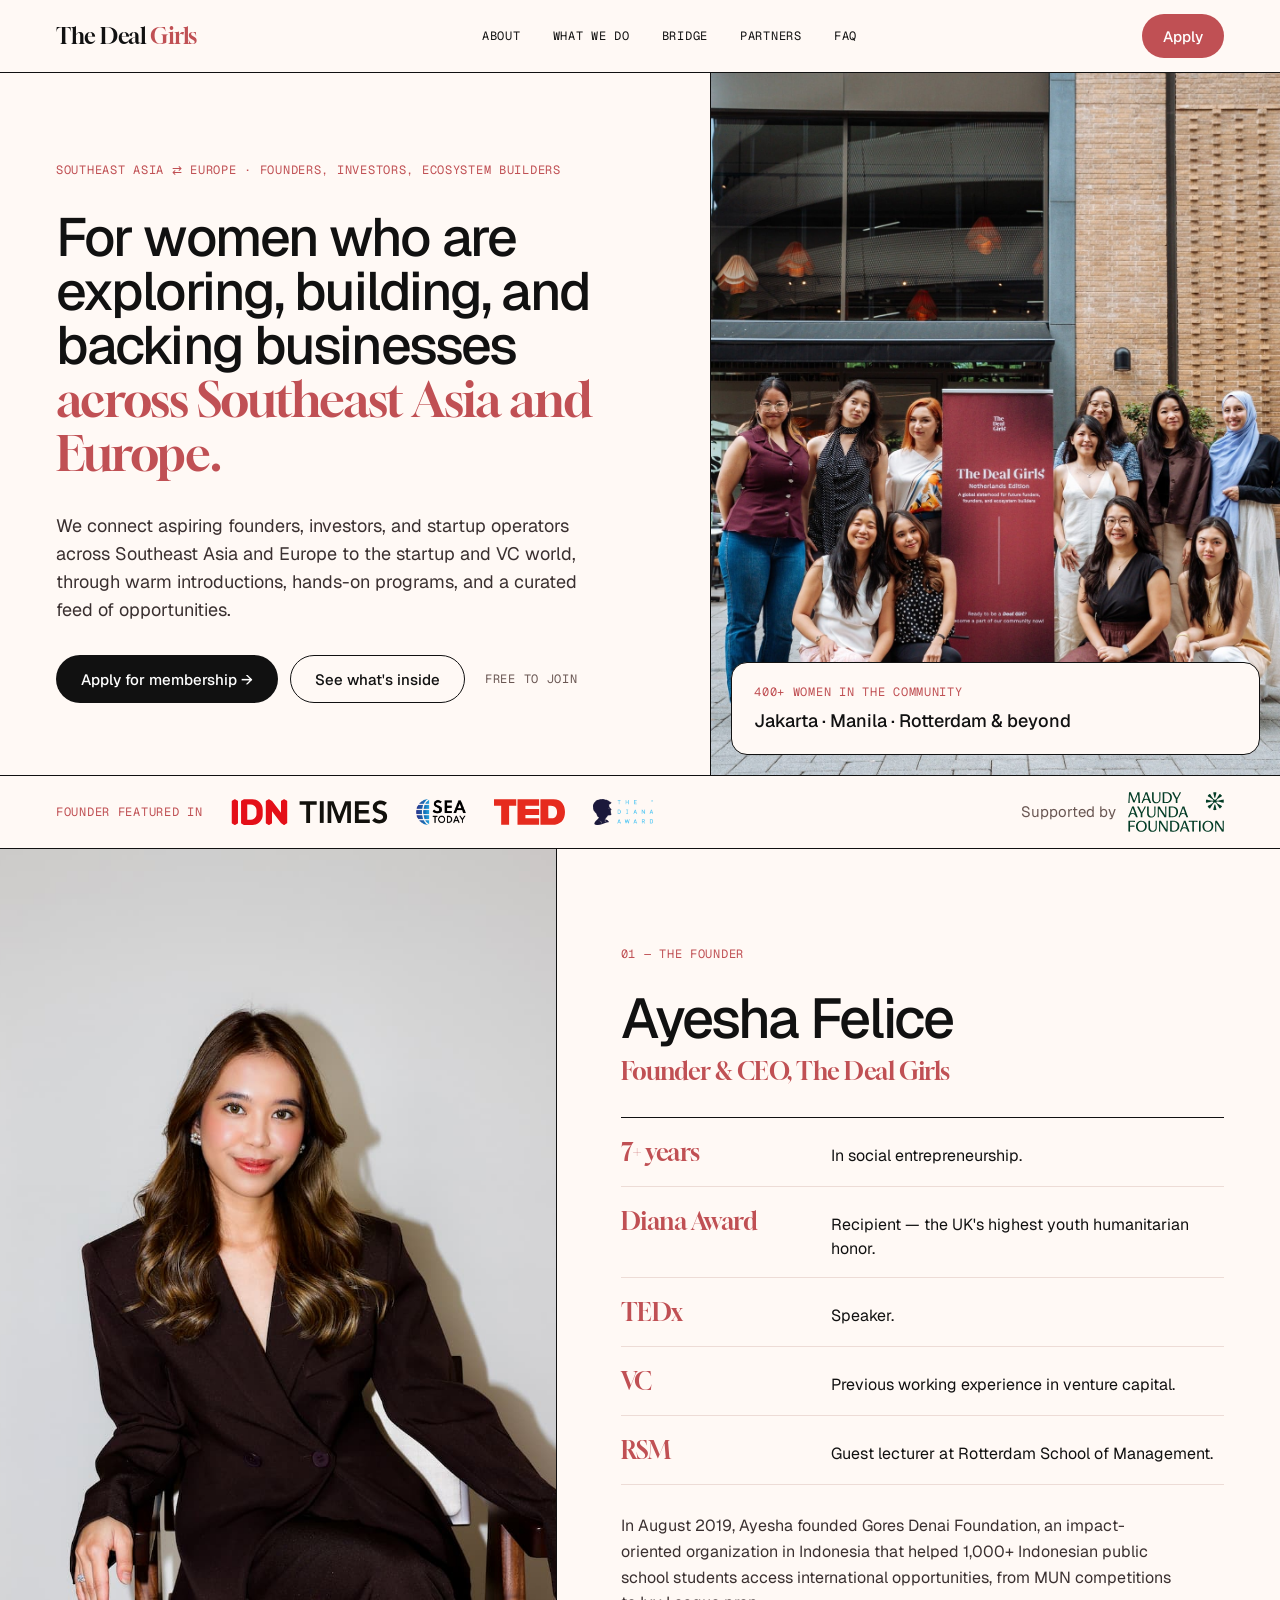
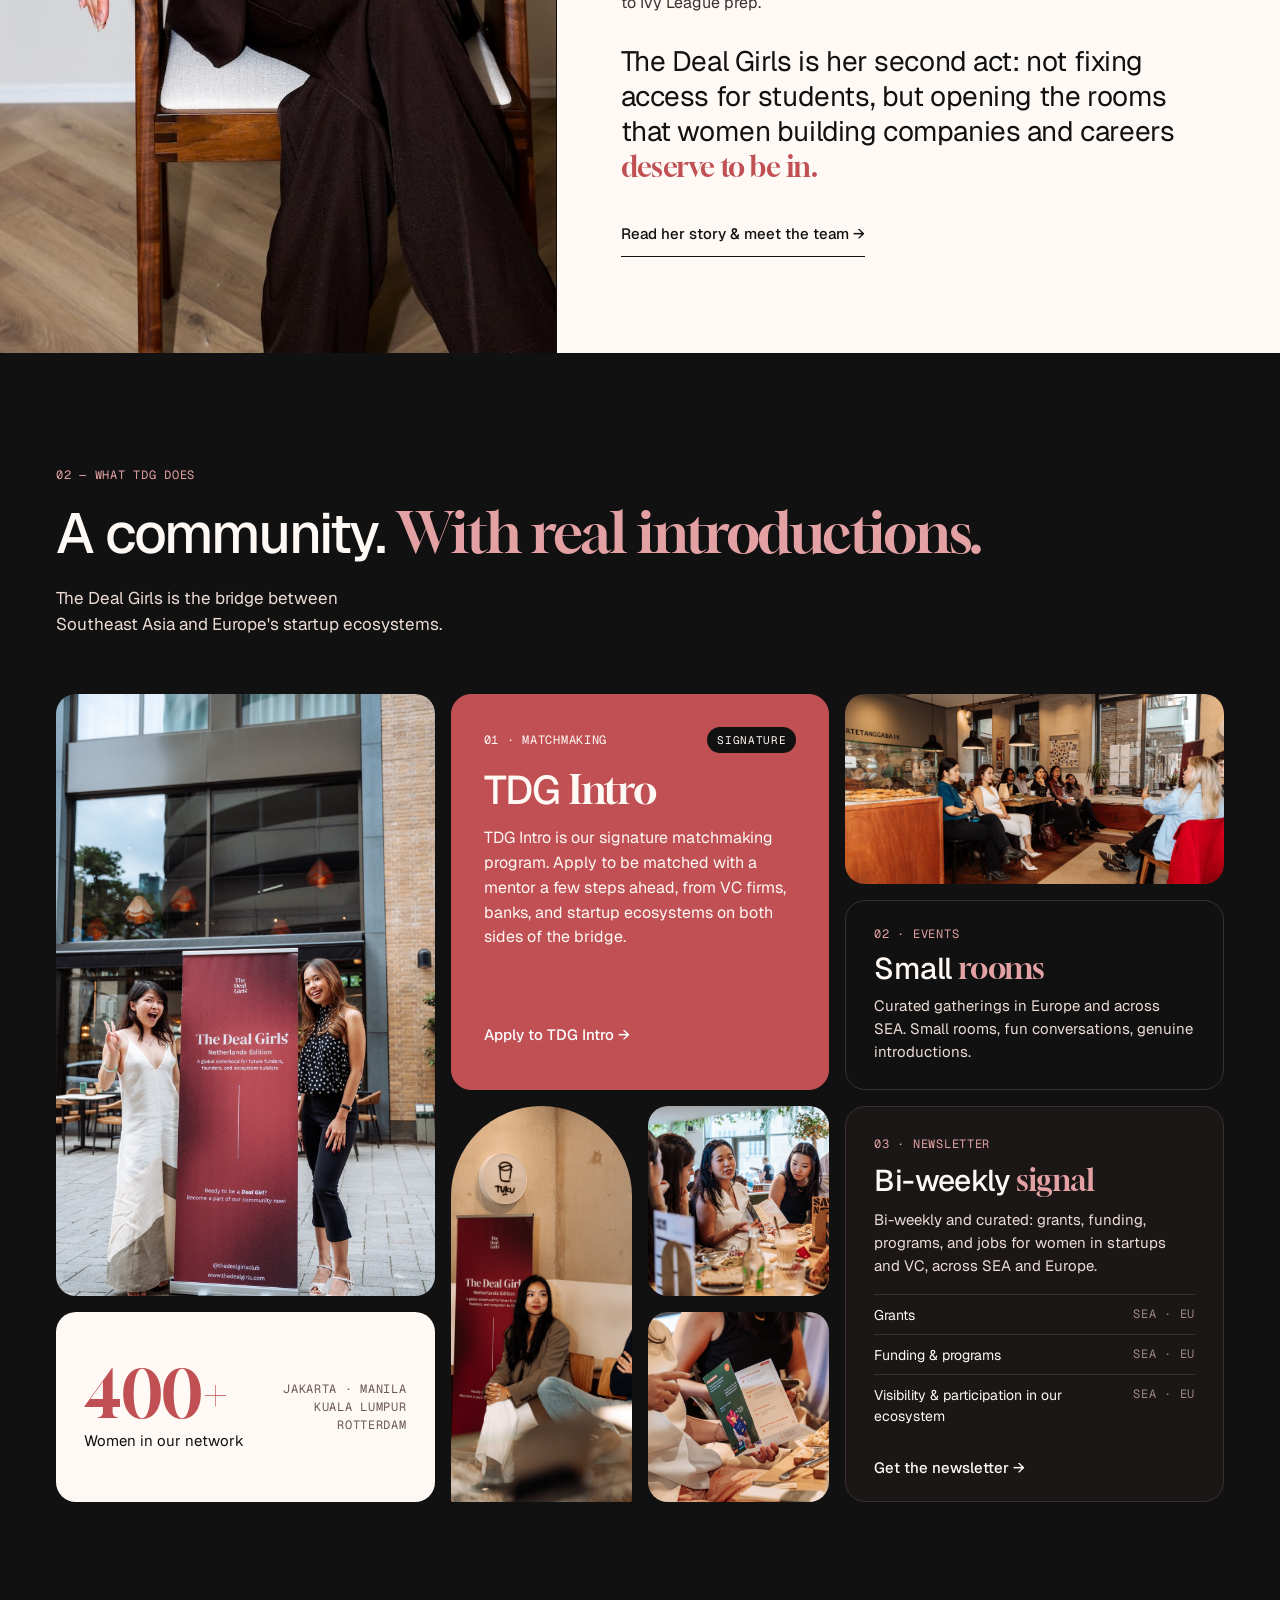
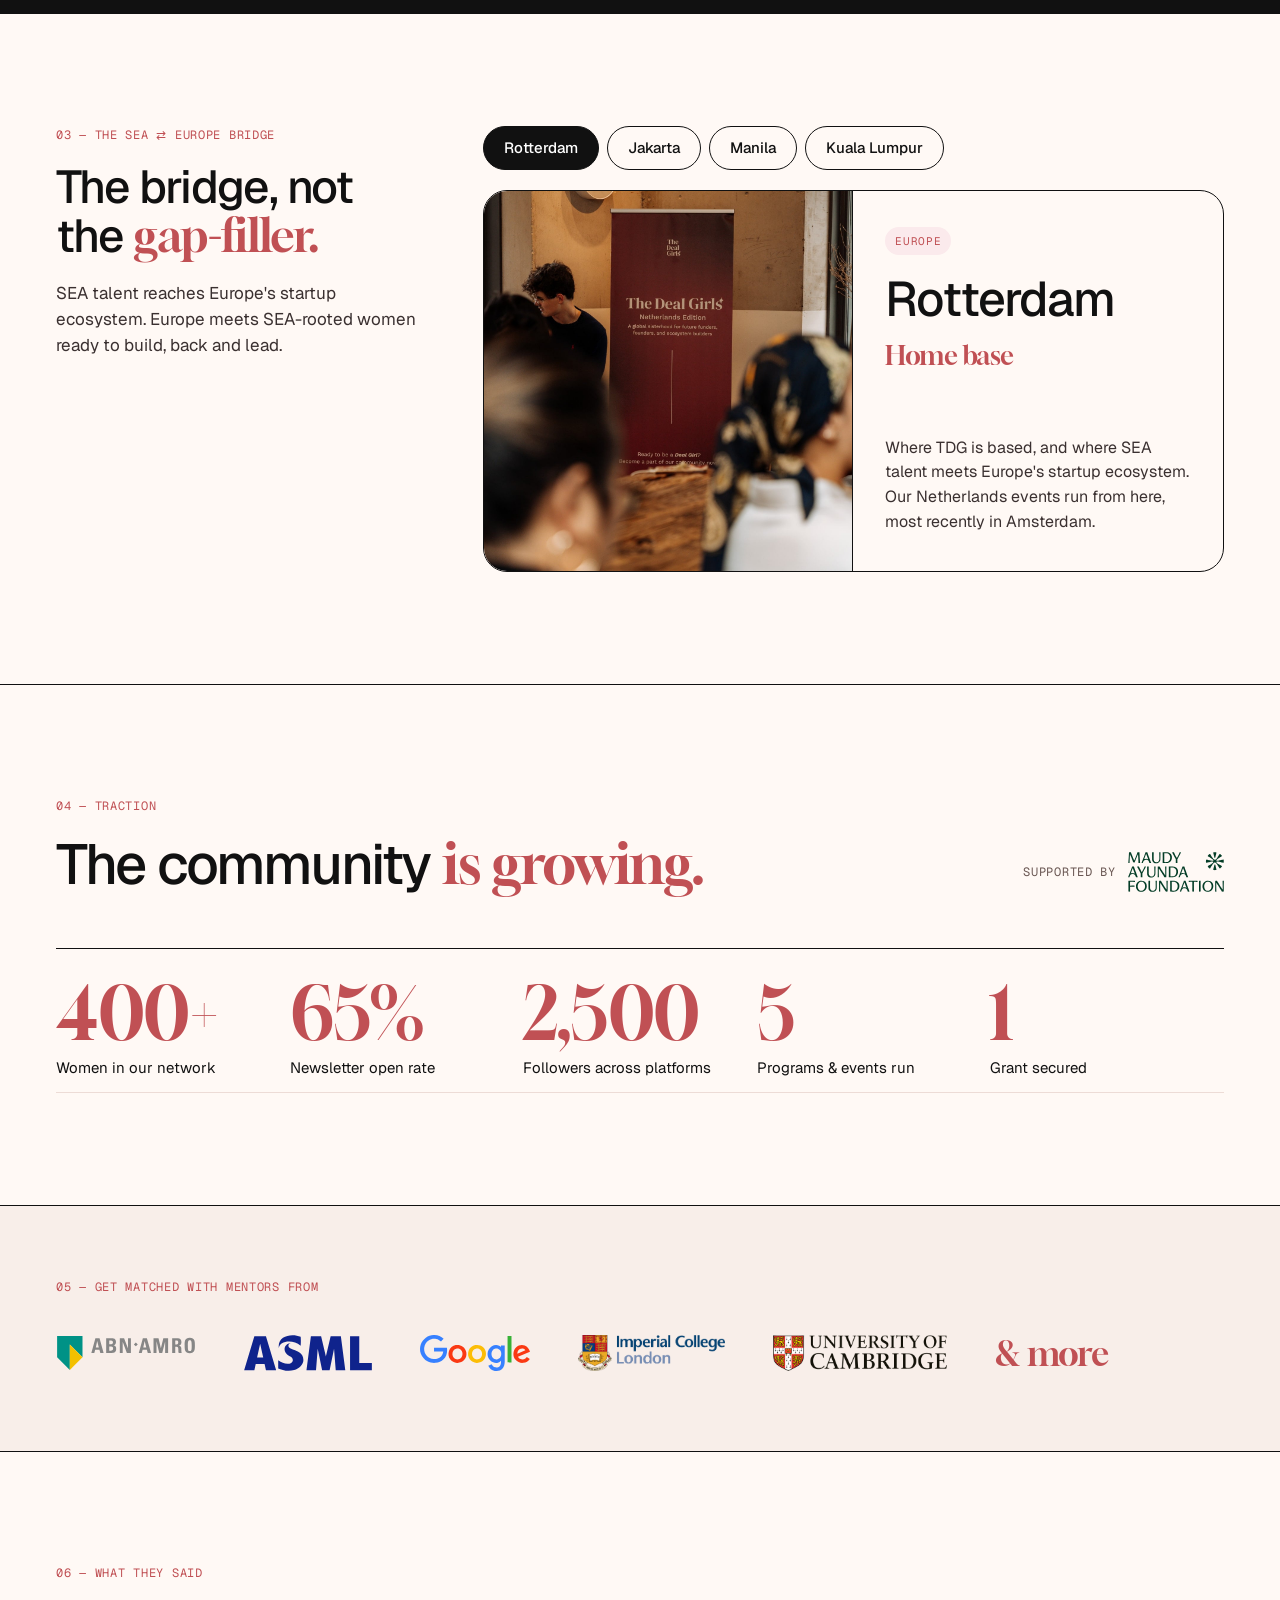
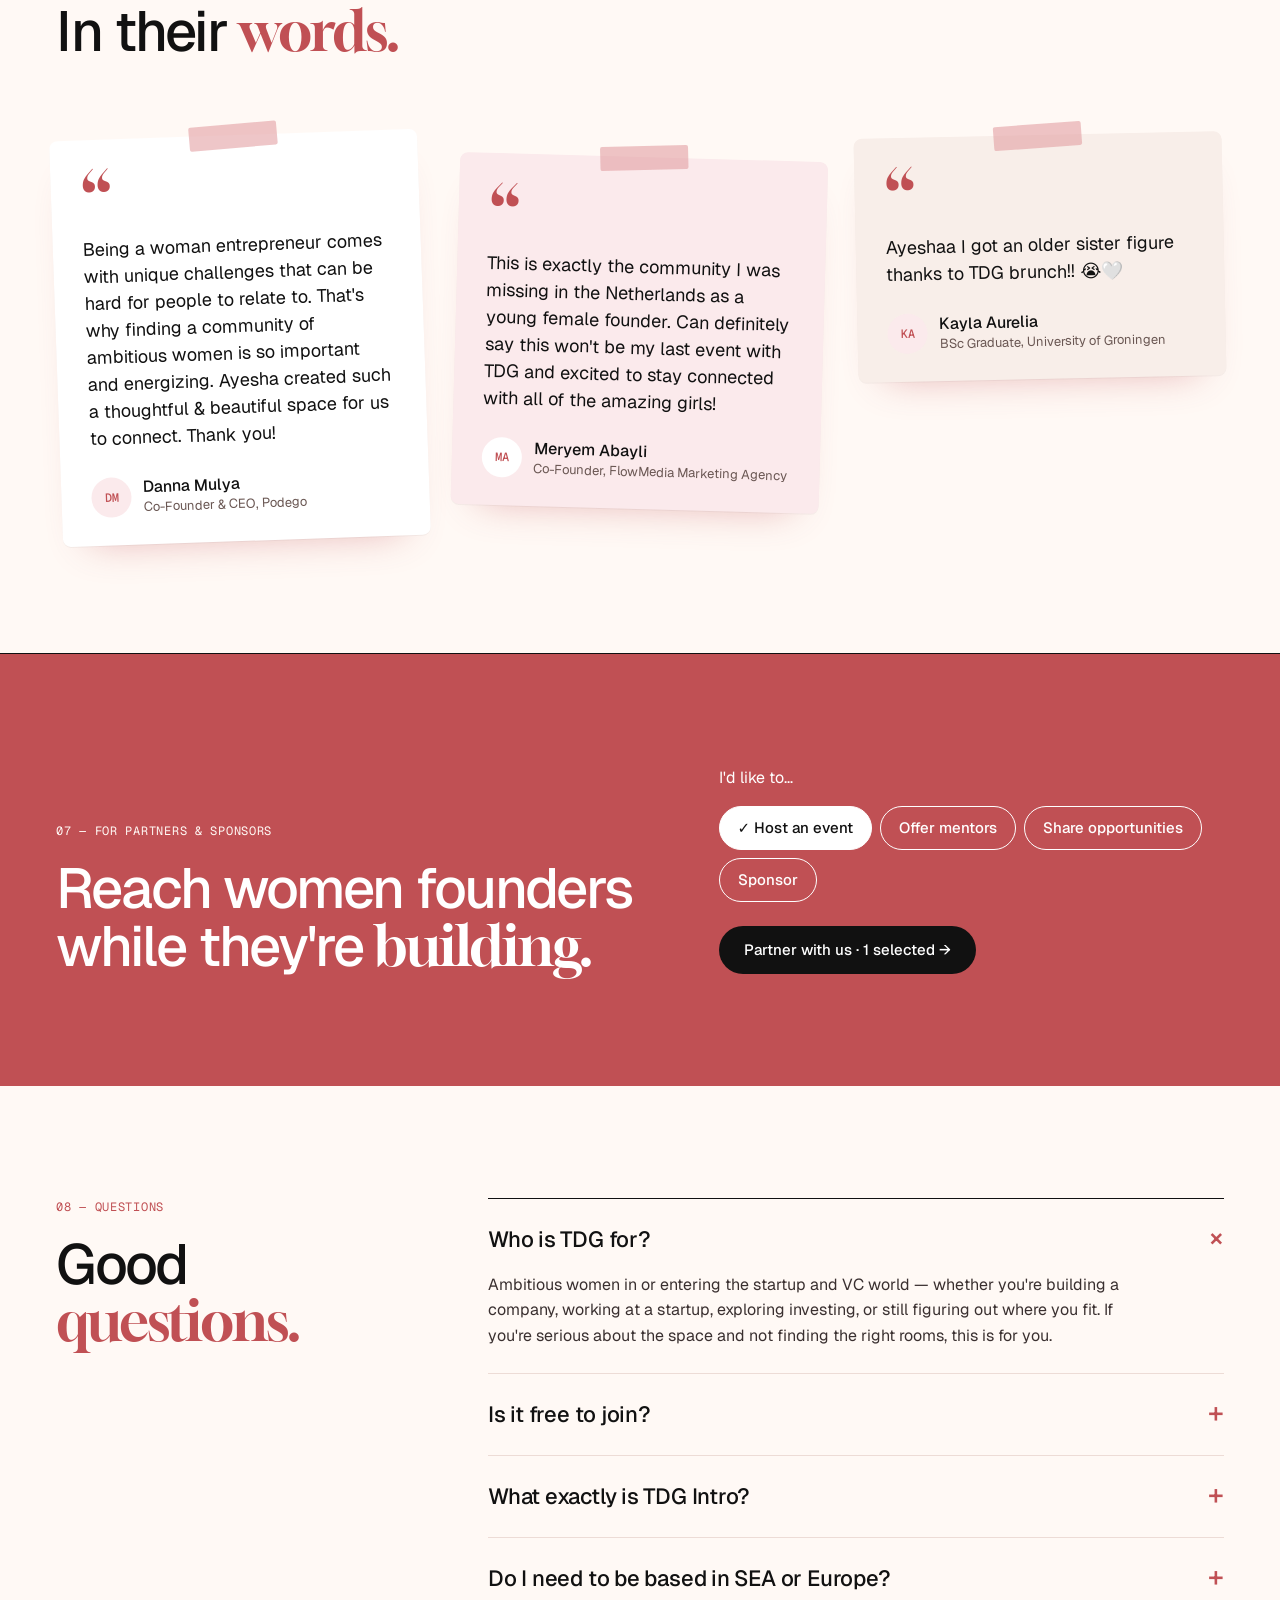
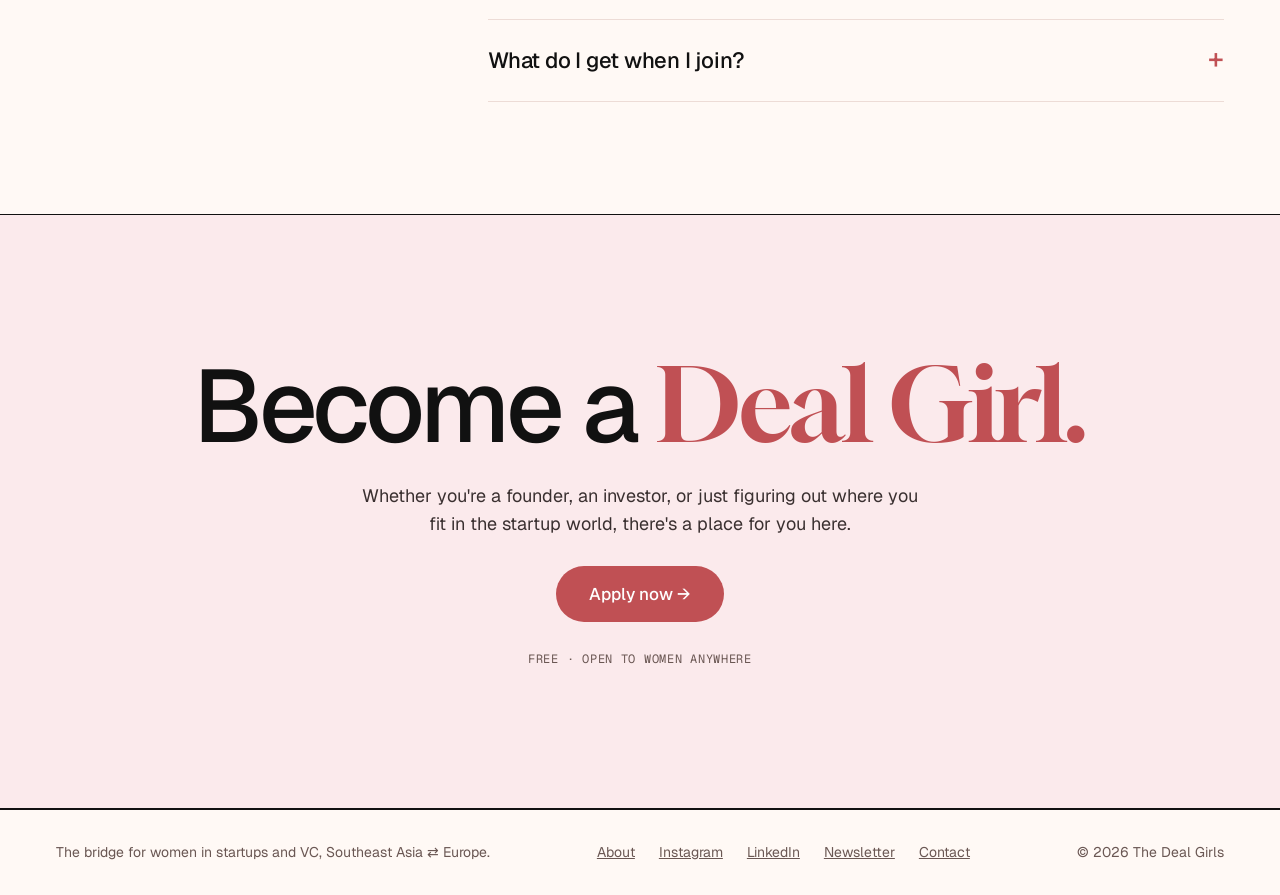
==== commit de06f291: "Add About page and move the founder story off the homepage - New about.html + about.css: hero, Meet " ====
--- a/index.html
+++ b/index.html
@@ -6,7 +6,9 @@
 <title>The Deal Girls — Women in startups &amp; VC, Southeast Asia ⇄ Europe</title>
 <meta name="description" content="For women exploring, building and backing businesses across Southeast Asia and Europe. Warm introductions, programs and startup opportunities. Free to join.">
 <meta name="theme-color" content="#FFF9F5">
+<link rel="icon" href="favicon-32.png" sizes="32x32" type="image/png">
 <link rel="icon" href="favicon.svg" type="image/svg+xml">
+<link rel="apple-touch-icon" href="apple-touch-icon.png">
 <link rel="canonical" href="https://thedealgirls.com/">
 <meta property="og:type" content="website">
 <meta property="og:site_name" content="The Deal Girls">
@@ -52,7 +54,7 @@
   <div class="wrap header__bar">
     <a class="logo" href="#top" aria-label="The Deal Girls, home">The Deal <span>Girls</span></a>
     <nav class="nav" aria-label="Main">
-      <a class="mono" href="#founder">Founder</a>
+      <a class="mono" href="about.html">About</a>
       <a class="mono" href="#what">What we do</a>
       <a class="mono" href="#bridge">Bridge</a>
       <a class="mono" href="partners.html">Partners</a>
@@ -66,7 +68,7 @@
     </div>
   </div>
   <nav class="mobile-nav" id="mobile-nav" aria-label="Mobile">
-    <a href="#founder">Founder</a>
+    <a href="about.html">About</a>
     <a href="#what">What we do</a>
     <a href="#bridge">Bridge</a>
     <a href="partners.html">Partners</a>
@@ -123,7 +125,7 @@
     <p class="mono label">01 — The founder</p>
     <div class="founder__name">
       <h2>Ayesha Felice</h2>
-      <span class="accent">Founder, The Deal Girls</span>
+      <span class="accent">Founder &amp; CEO, The Deal Girls</span>
     </div>
     <div class="creds">
       <div class="cred"><span class="accent">7+ years</span><span>In social entrepreneurship.</span></div>
@@ -134,25 +136,7 @@
     </div>
     <p class="founder__bio">In August 2019, Ayesha founded Gores Denai Foundation, an impact-oriented organization in Indonesia that helped 1,000+ Indonesian public school students access international opportunities, from MUN competitions to Ivy League prep.</p>
     <p class="founder__act">The Deal Girls is her second act: not fixing access for students, but opening the rooms that women building companies and careers <span class="accent">deserve to be in.</span></p>
-  </div>
-</section>
-
-<!-- 3 STORY -->
-<section class="section story">
-  <div class="wrap section__inner">
-    <div class="story__side">
-      <p class="mono label">02 — In her words</p>
-      <h2>It all started <span class="accent">in 2019.</span></h2>
-      <a href="https://www.instagram.com/reel/DQuC6fZjZUK/" data-link="story">Watch the full story on Instagram →</a>
-    </div>
-    <div class="story__body">
-      <p>At 15, I started my first nonprofit because I kept noticing the same thing: talented public school students in Indonesia just never had a reason to believe the world outside was reachable.</p>
-      <p class="story__pull">That's where I first learned talent was never the rare thing. <span class="accent">Access was.</span></p>
-      <p>Years later, I stepped into my first VC internship: scouting women founders, sitting 1:1 with them, listening to how they thought. Bold, occasionally unhinged in the best way, endlessly ambitious. And I was hooked.</p>
-      <p>But I also noticed how exclusive this world can be. The right school. The right circle. These things moved faster than talent did.</p>
-      <p>I guess my thing was never really VC or nonprofits specifically. It's always been about giving people from underrepresented backgrounds a way into rooms that only make space for the same schools, same circles.</p>
-      <p class="story__end">That's what I'm building. That's what The Deal Girls is.</p>
-    </div>
+    <a class="founder__more" href="about.html">Read her story &amp; meet the team →</a>
   </div>
 </section>
 
@@ -161,7 +145,7 @@
   <div class="wrap section__inner">
     <div class="section__head">
       <div>
-        <p class="mono label">03 — What TDG does</p>
+        <p class="mono label">02 — What TDG does</p>
         <h2>A community. <span class="accent">With real introductions.</span></h2>
       </div>
       <p class="section__lead">The Deal Girls is the bridge between <span class="nowrap">Southeast Asia and Europe's</span> startup ecosystems.</p>
@@ -214,7 +198,7 @@
 <section class="section bridge" id="bridge">
   <div class="wrap section__inner">
     <div class="bridge__intro">
-      <p class="mono label">04 — The SEA ⇄ Europe bridge</p>
+      <p class="mono label">03 — The SEA ⇄ Europe bridge</p>
       <h2>The bridge, not the <span class="accent">gap-filler.</span></h2>
       <p class="section__lead">SEA talent reaches Europe's startup ecosystem. Europe meets SEA-rooted women ready to build, back and lead.</p>
     </div>
@@ -270,7 +254,7 @@
   <div class="wrap section__inner">
     <div class="section__head">
       <div>
-        <p class="mono label">05 — Traction</p>
+        <p class="mono label">04 — Traction</p>
         <h2>The community <span class="accent">is growing.</span></h2>
       </div>
       <div class="support-line">
@@ -291,7 +275,7 @@
 <!-- 7 MENTORS -->
 <section class="section mentors">
   <div class="wrap section__inner">
-    <p class="mono label">06 — Get matched with mentors from</p>
+    <p class="mono label">05 — Get matched with mentors from</p>
     <div class="mentors__row">
       <span class="logo-slot" data-logo="abn-amro"><span class="logo-slot__text">ABN AMRO</span></span>
       <span class="logo-slot" data-logo="asml"><span class="logo-slot__text">ASML</span></span>
@@ -308,7 +292,7 @@
   <div class="wrap section__inner">
     <div class="section__head">
       <div>
-        <p class="mono label">07 — What they said</p>
+        <p class="mono label">06 — What they said</p>
         <h2>In their <span class="accent">words.</span></h2>
       </div>
     </div>
@@ -320,7 +304,7 @@
 <section class="section partners" id="partners">
   <div class="wrap section__inner">
     <div class="partners__title">
-      <p class="mono label">08 — For partners &amp; sponsors</p>
+      <p class="mono label">07 — For partners &amp; sponsors</p>
       <h2>Reach women founders while they're <span class="accent">building.</span></h2>
     </div>
     <div class="partners__form">
@@ -340,7 +324,7 @@
 <section class="section faq" id="faq">
   <div class="wrap section__inner">
     <div class="faq__head">
-      <p class="mono label">09 — Questions</p>
+      <p class="mono label">08 — Questions</p>
       <h2>Good <span class="accent">questions.</span></h2>
     </div>
     <div class="faq__list">
@@ -384,6 +368,7 @@
   <div class="wrap footer__bar">
     <span>The bridge for women in startups and VC, Southeast Asia ⇄ Europe.</span>
     <nav aria-label="Footer">
+      <a href="about.html">About</a>
       <a href="https://www.instagram.com/" data-link="instagram">Instagram</a>
       <a href="https://www.linkedin.com/" data-link="linkedin">LinkedIn</a>
       <a href="#" data-link="newsletter" data-needs="newsletter">Newsletter</a>
--- a/styles.css
+++ b/styles.css
@@ -22,6 +22,7 @@
 img{max-width:100%;display:block}
 a{color:inherit}
 h1,h2,h3,p,figure,blockquote{margin:0}
+[hidden]{display:none!important}
 ::selection{background:var(--coral);color:#fff}
 .partners ::selection{background:var(--ink);color:var(--cream)}
 
@@ -54,6 +55,7 @@
 .header__bar{display:flex;align-items:center;justify-content:space-between;gap:24px;min-height:72px}
 .logo{font-family:var(--serif);font-size:22px;letter-spacing:-.02em;text-decoration:none;color:var(--ink)}
 .logo span{color:var(--coral)}
+.nav__active{color:var(--coral);border-bottom:1px solid var(--coral);padding-bottom:2px}
 .nav{display:flex;gap:32px}
 .nav a{text-decoration:none}
 .nav a:hover{color:var(--coral)}
@@ -85,6 +87,8 @@
 /* Logo slots: text until a logo file exists */
 .logo-slot{display:inline-flex;align-items:center;font-weight:500;font-size:16px;color:var(--ink)}
 .logo-slot img{height:26px;width:auto;max-width:180px;object-fit:contain}
+.logo-slot[data-logo="maudy-ayunda-foundation"] img{height:40px}
+.logo-slot[data-logo="tuku"] img{height:34px}
 .logo-slot.has-img .logo-slot__text{position:absolute;width:1px;height:1px;overflow:hidden;clip:rect(0 0 0 0)}
 .mentors .logo-slot{font-size:34px;letter-spacing:-.02em}
 .mentors .logo-slot img{height:36px;max-width:220px}
@@ -109,16 +113,10 @@
 .cred .accent{font-size:24px}
 .founder__bio{font-size:16px;line-height:1.6;color:var(--body);max-width:560px}
 .founder__act{font-size:28px;line-height:1.25;letter-spacing:-.015em;max-width:600px}
+.founder__more{text-decoration:none;align-self:flex-start;font-weight:500;font-size:15px;min-height:44px;display:inline-flex;align-items:center;border-bottom:1px solid currentColor}
+.founder__more:hover{color:var(--coral)}
 
 /* Story */
-.story{background:var(--blush)}
-.story .section__inner{display:grid;grid-template-columns:minmax(0,1fr) minmax(0,1.6fr);gap:64px}
-.story__side{display:flex;flex-direction:column;gap:20px;align-items:flex-start}
-.story__side a{font-weight:500;font-size:15px;min-height:44px;display:inline-flex;align-items:center}
-.story__side a:hover{color:var(--coral)}
-.story__body{display:flex;flex-direction:column;gap:22px;font-size:18px;line-height:1.65;color:var(--body);max-width:680px}
-.story__pull{font-size:44px;line-height:1.1;letter-spacing:-.02em;color:var(--ink)}
-.story__end{color:var(--ink);font-weight:500}
 
 /* What TDG does */
 .what{background:var(--ink);color:var(--cream);border-bottom:0}
@@ -236,7 +234,7 @@
 @media (max-width:800px){
   :root{--gutter:20px}
   .header__bar{min-height:64px}
-  .hero,.founder,.story .section__inner,.faq .section__inner{grid-template-columns:minmax(0,1fr)}
+  .hero,.founder,.faq .section__inner{grid-template-columns:minmax(0,1fr)}
   .hero__copy{padding:40px 20px 32px;border-right:0;gap:22px}
   .hero__lead{font-size:16px}
   .hero__ctas{flex-direction:column;align-items:stretch}
@@ -249,9 +247,6 @@
   .founder__act{font-size:22px}
   .section__inner{padding-top:64px;padding-bottom:64px}
   .section__head{margin-bottom:32px}
-  .story .section__inner{gap:20px}
-  .story__body{font-size:16px}
-  .story__pull{font-size:30px}
   .pillar{padding:24px}
   .pillar h3{font-size:28px}
   .city{grid-template-columns:minmax(0,1fr)}
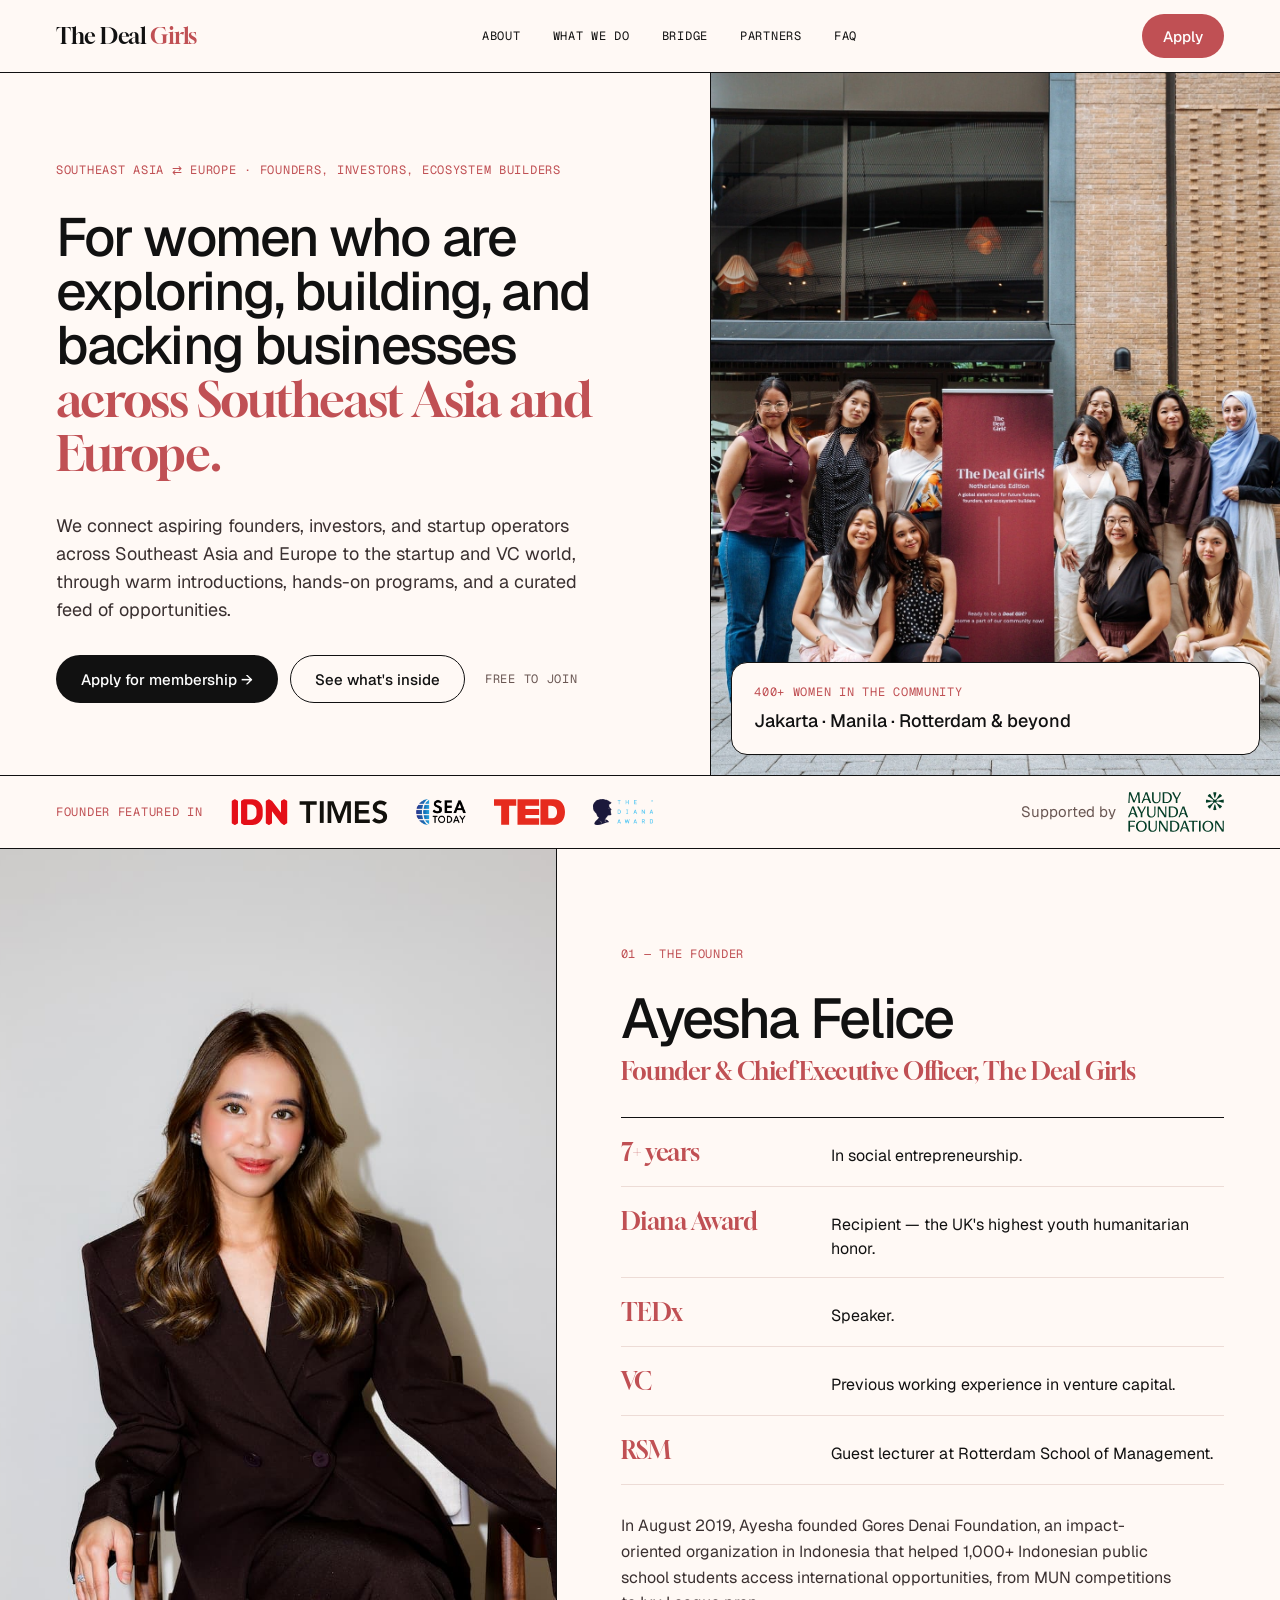
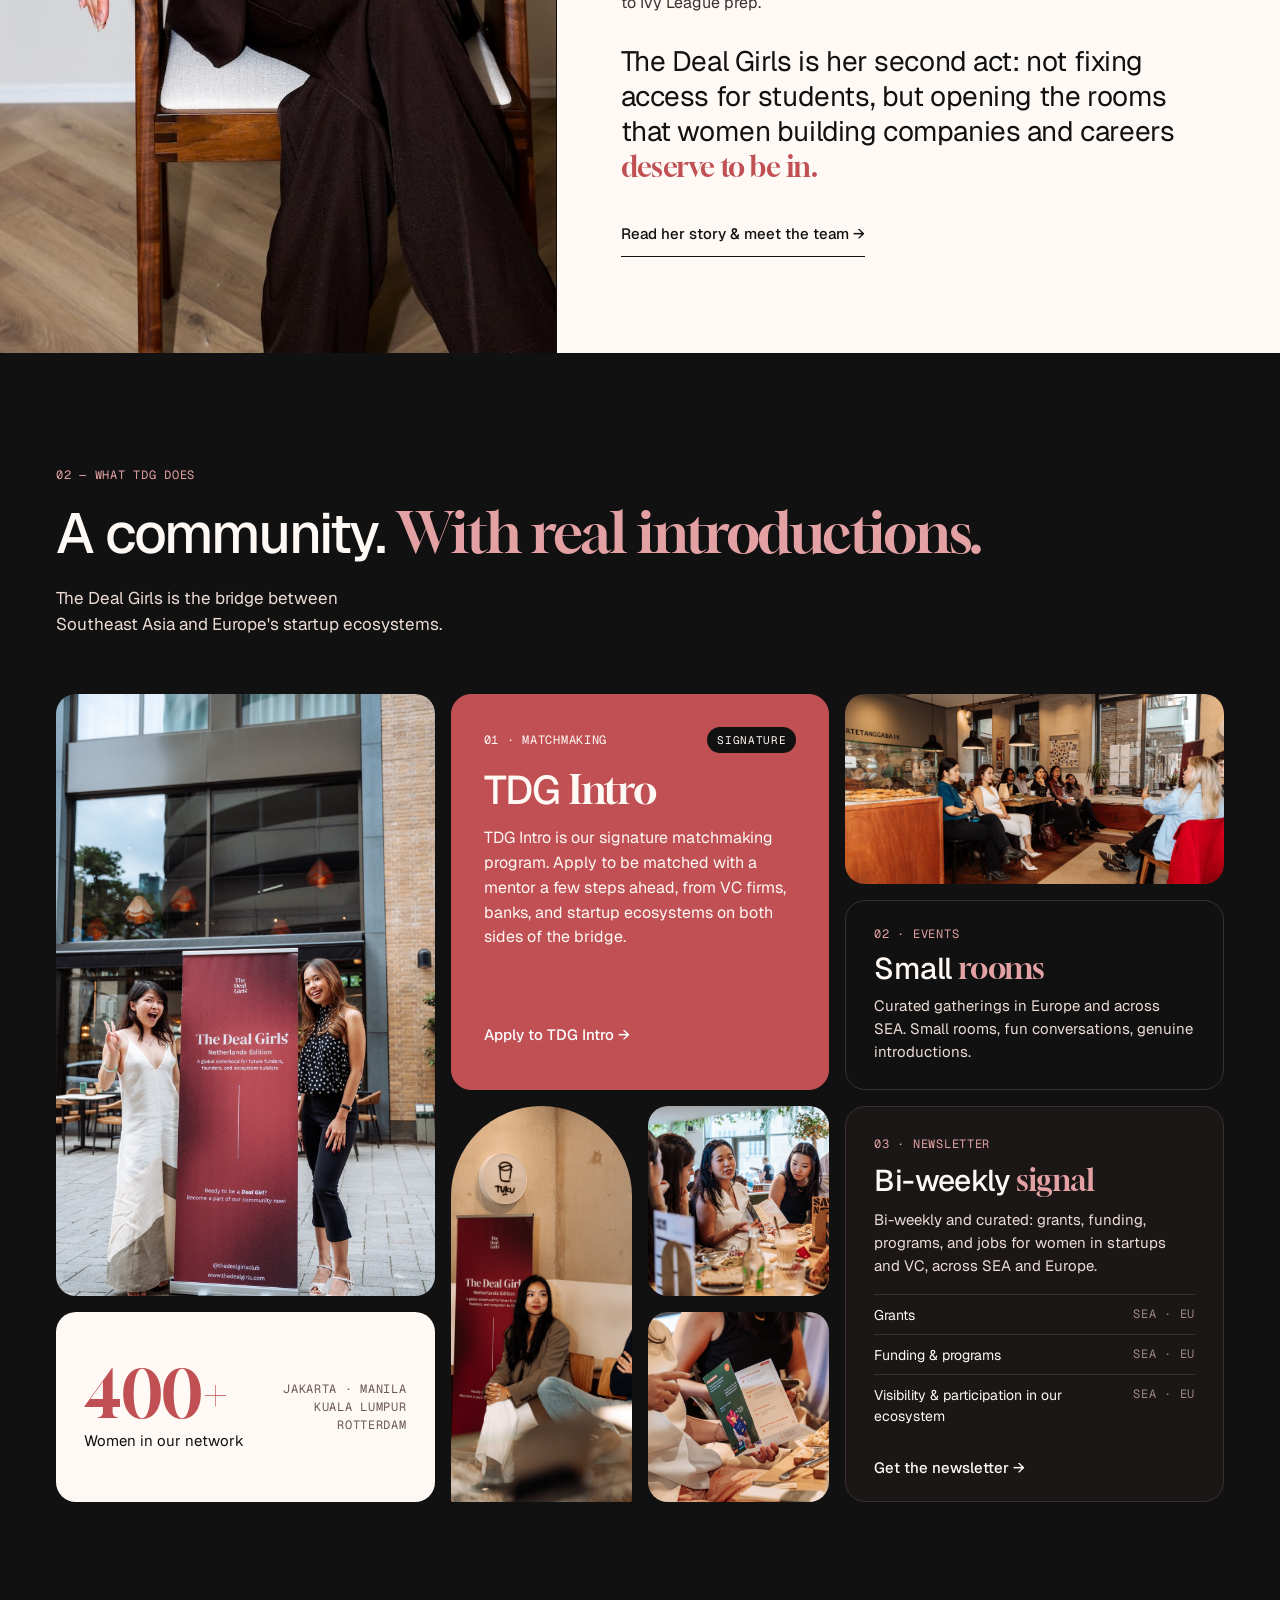
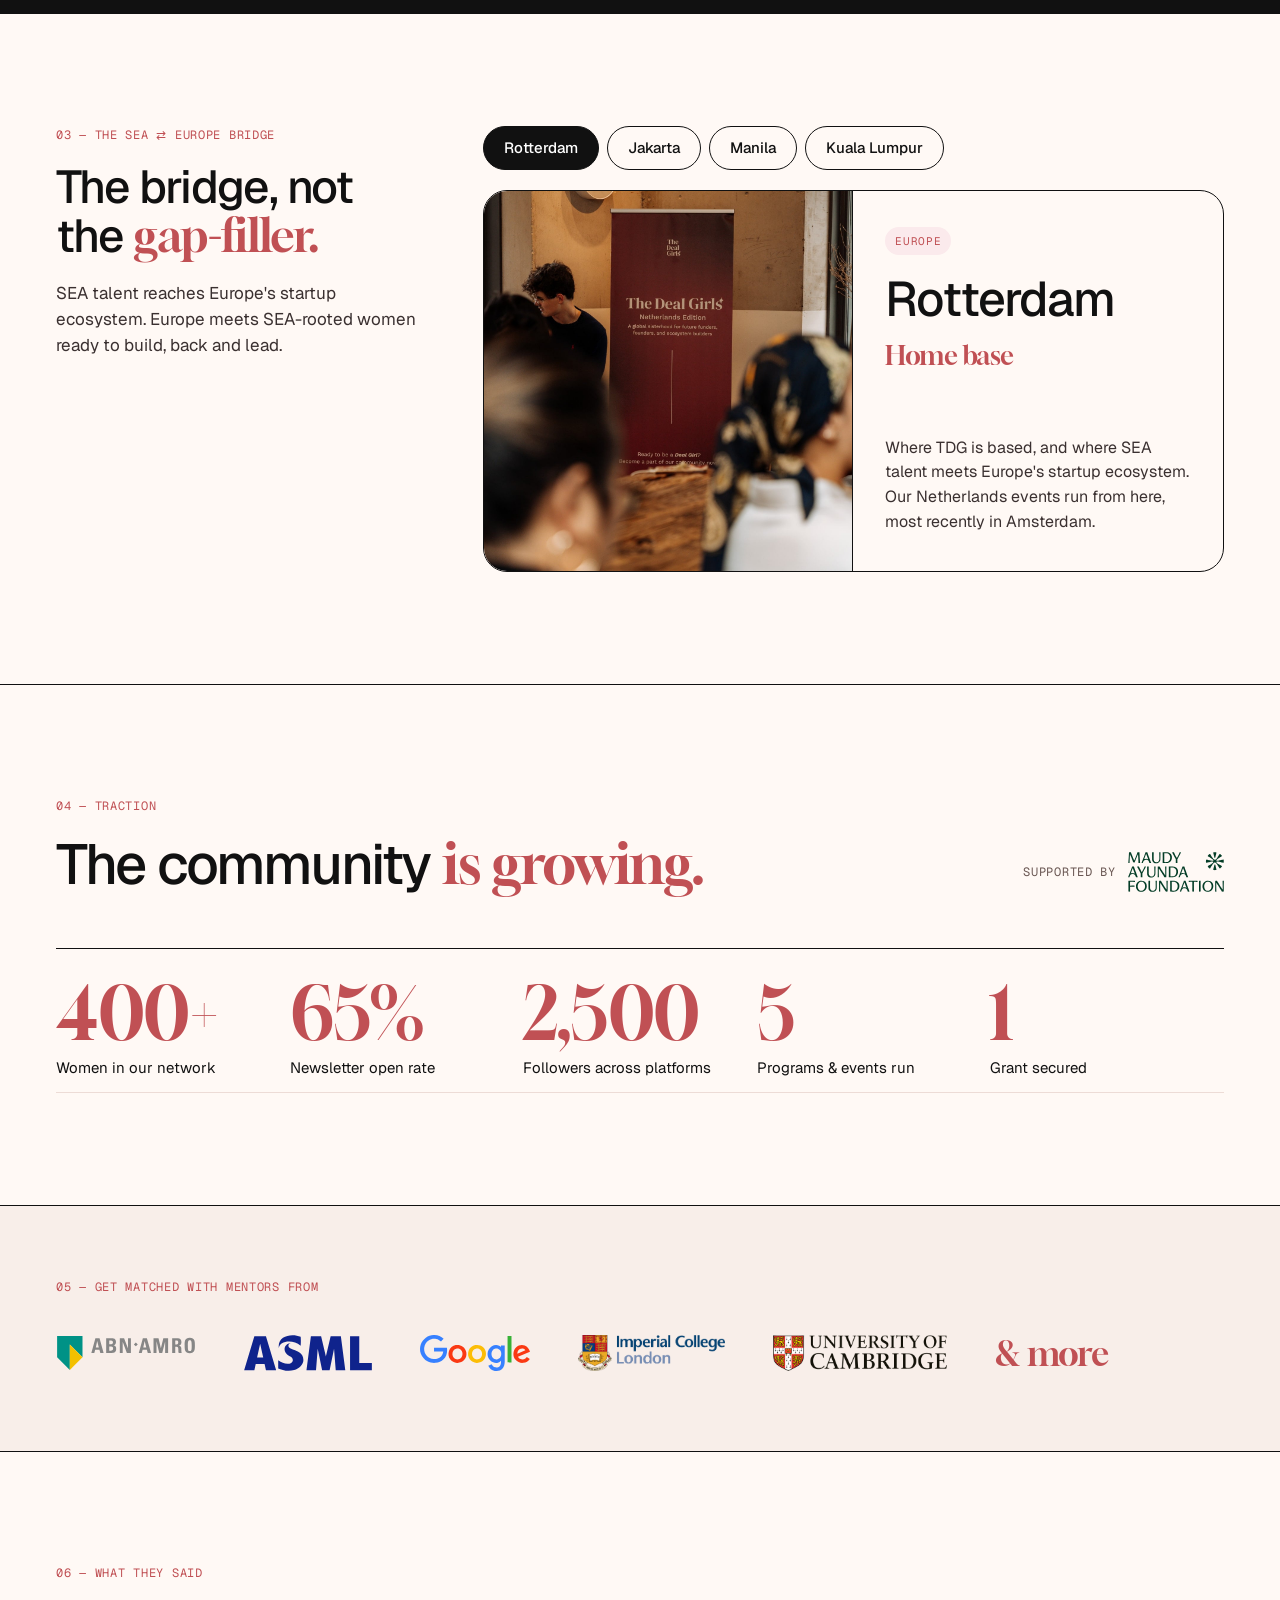
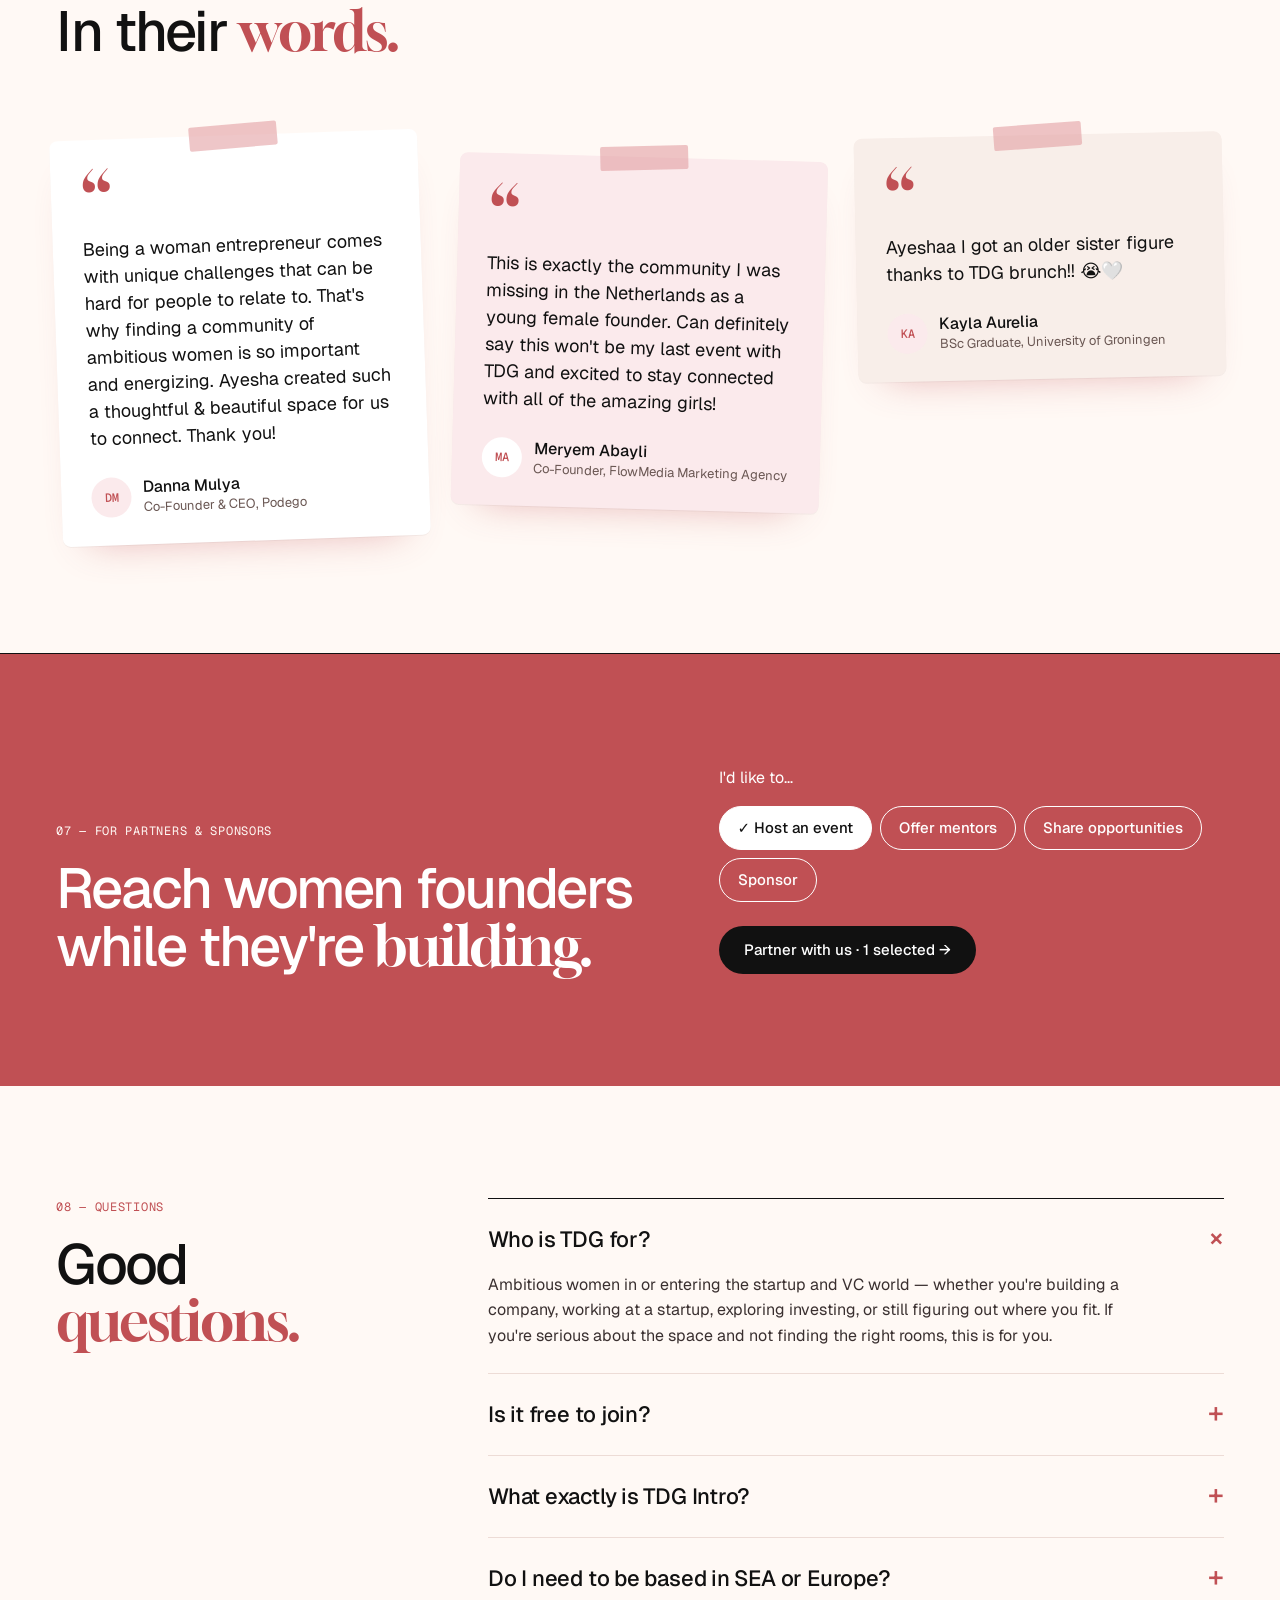
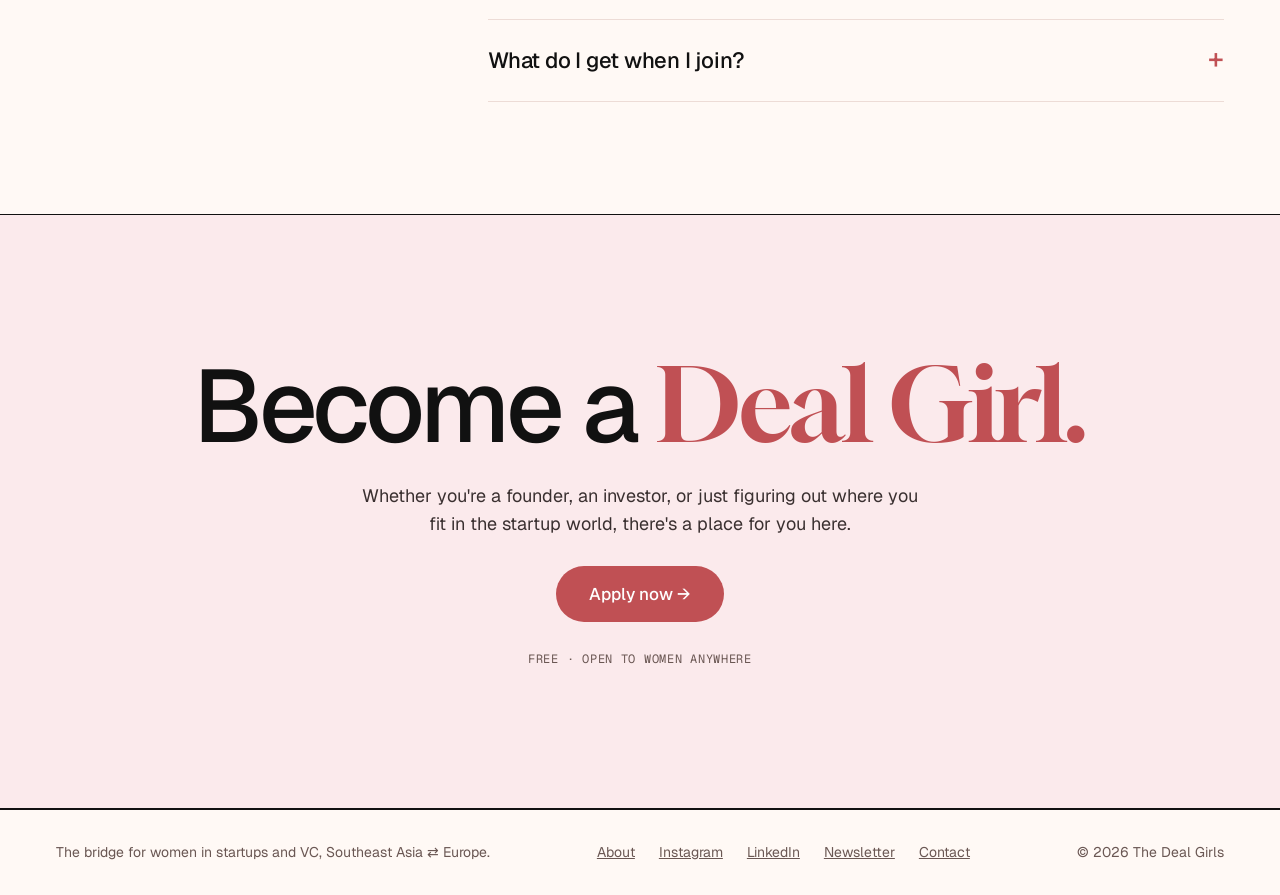
==== commit 4f8400ec: "Spell out CEO and COO as full job titles Ayesha is now 'Founder & Chief Executive Officer' and Karol" ====
--- a/index.html
+++ b/index.html
@@ -125,7 +125,7 @@
     <p class="mono label">01 — The founder</p>
     <div class="founder__name">
       <h2>Ayesha Felice</h2>
-      <span class="accent">Founder &amp; CEO, The Deal Girls</span>
+      <span class="accent">Founder &amp; Chief Executive Officer, The Deal Girls</span>
     </div>
     <div class="creds">
       <div class="cred"><span class="accent">7+ years</span><span>In social entrepreneurship.</span></div>
--- a/styles.css
+++ b/styles.css
@@ -89,6 +89,7 @@
 .logo-slot img{height:26px;width:auto;max-width:180px;object-fit:contain}
 .logo-slot[data-logo="maudy-ayunda-foundation"] img{height:40px}
 .logo-slot[data-logo="tuku"] img{height:34px}
+.logo-slot[data-logo="finku"] img{height:38px}
 .logo-slot.has-img .logo-slot__text{position:absolute;width:1px;height:1px;overflow:hidden;clip:rect(0 0 0 0)}
 .mentors .logo-slot{font-size:34px;letter-spacing:-.02em}
 .mentors .logo-slot img{height:36px;max-width:220px}
